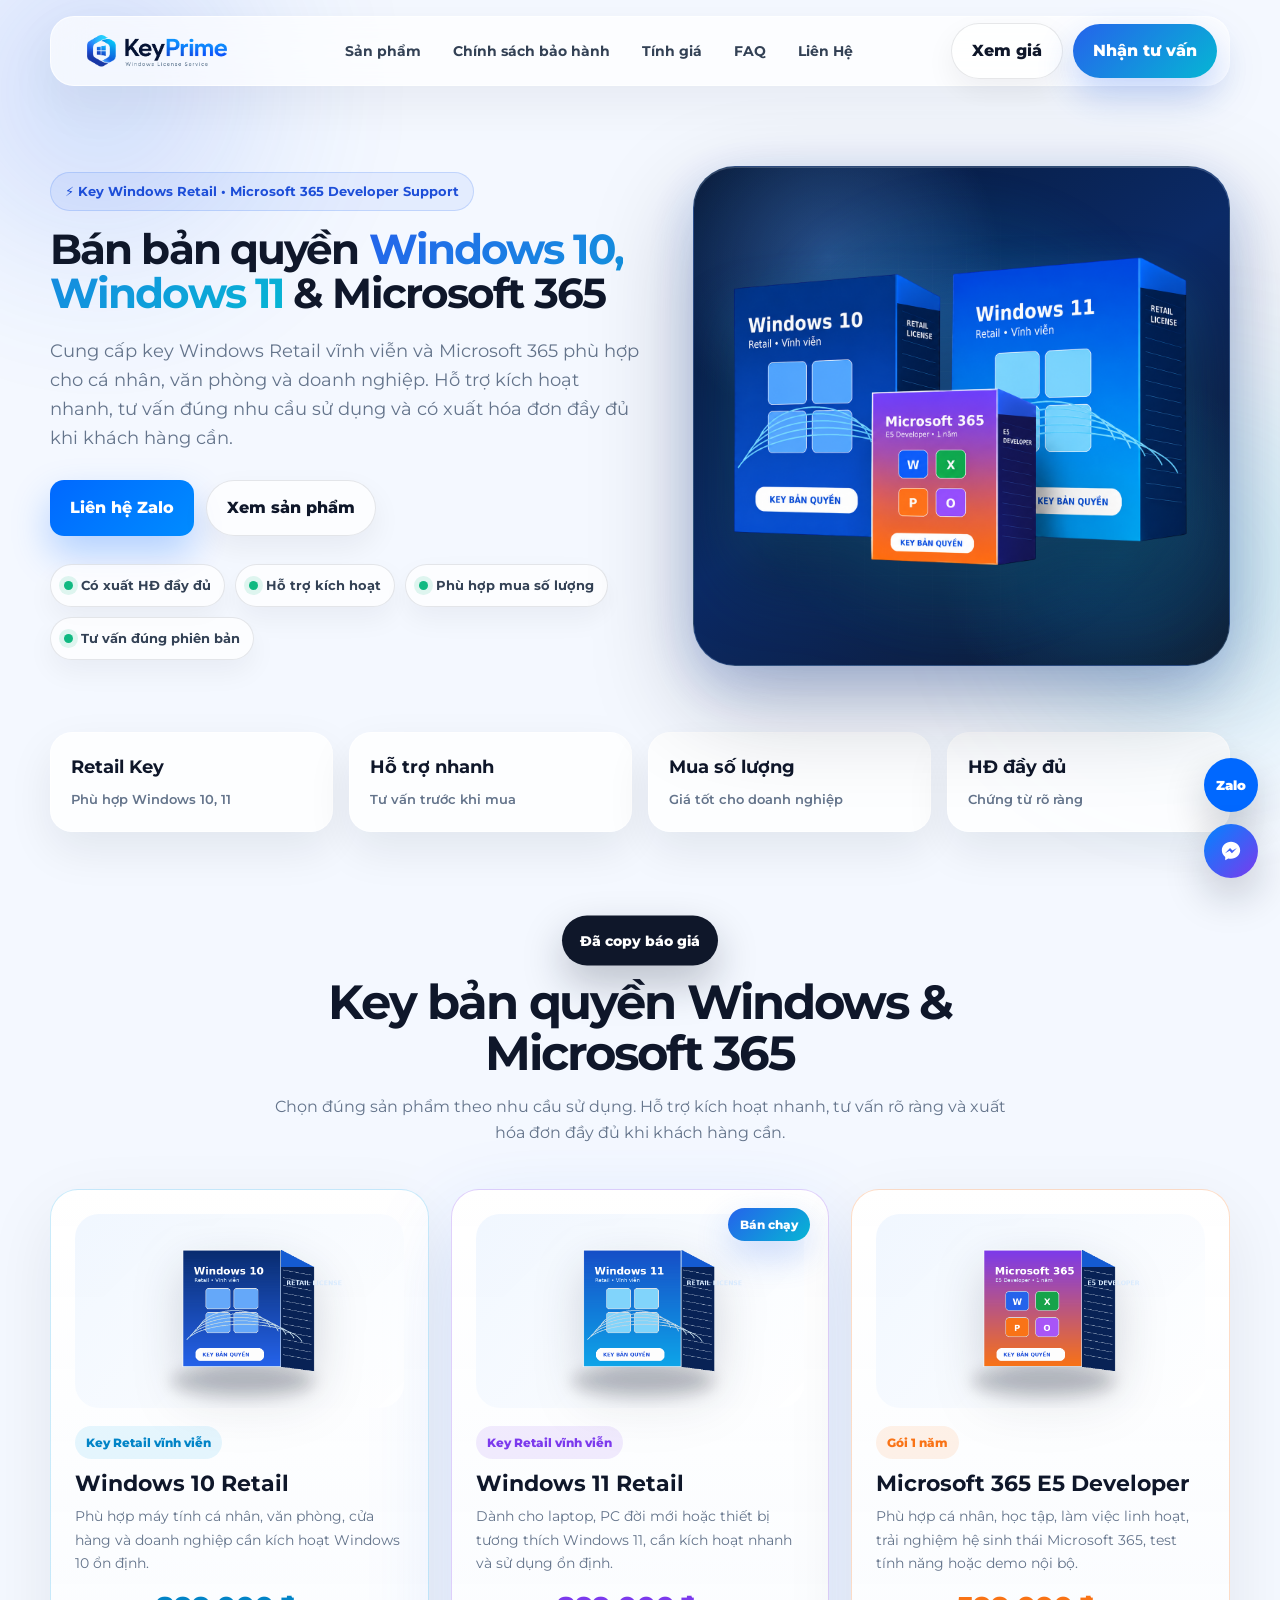
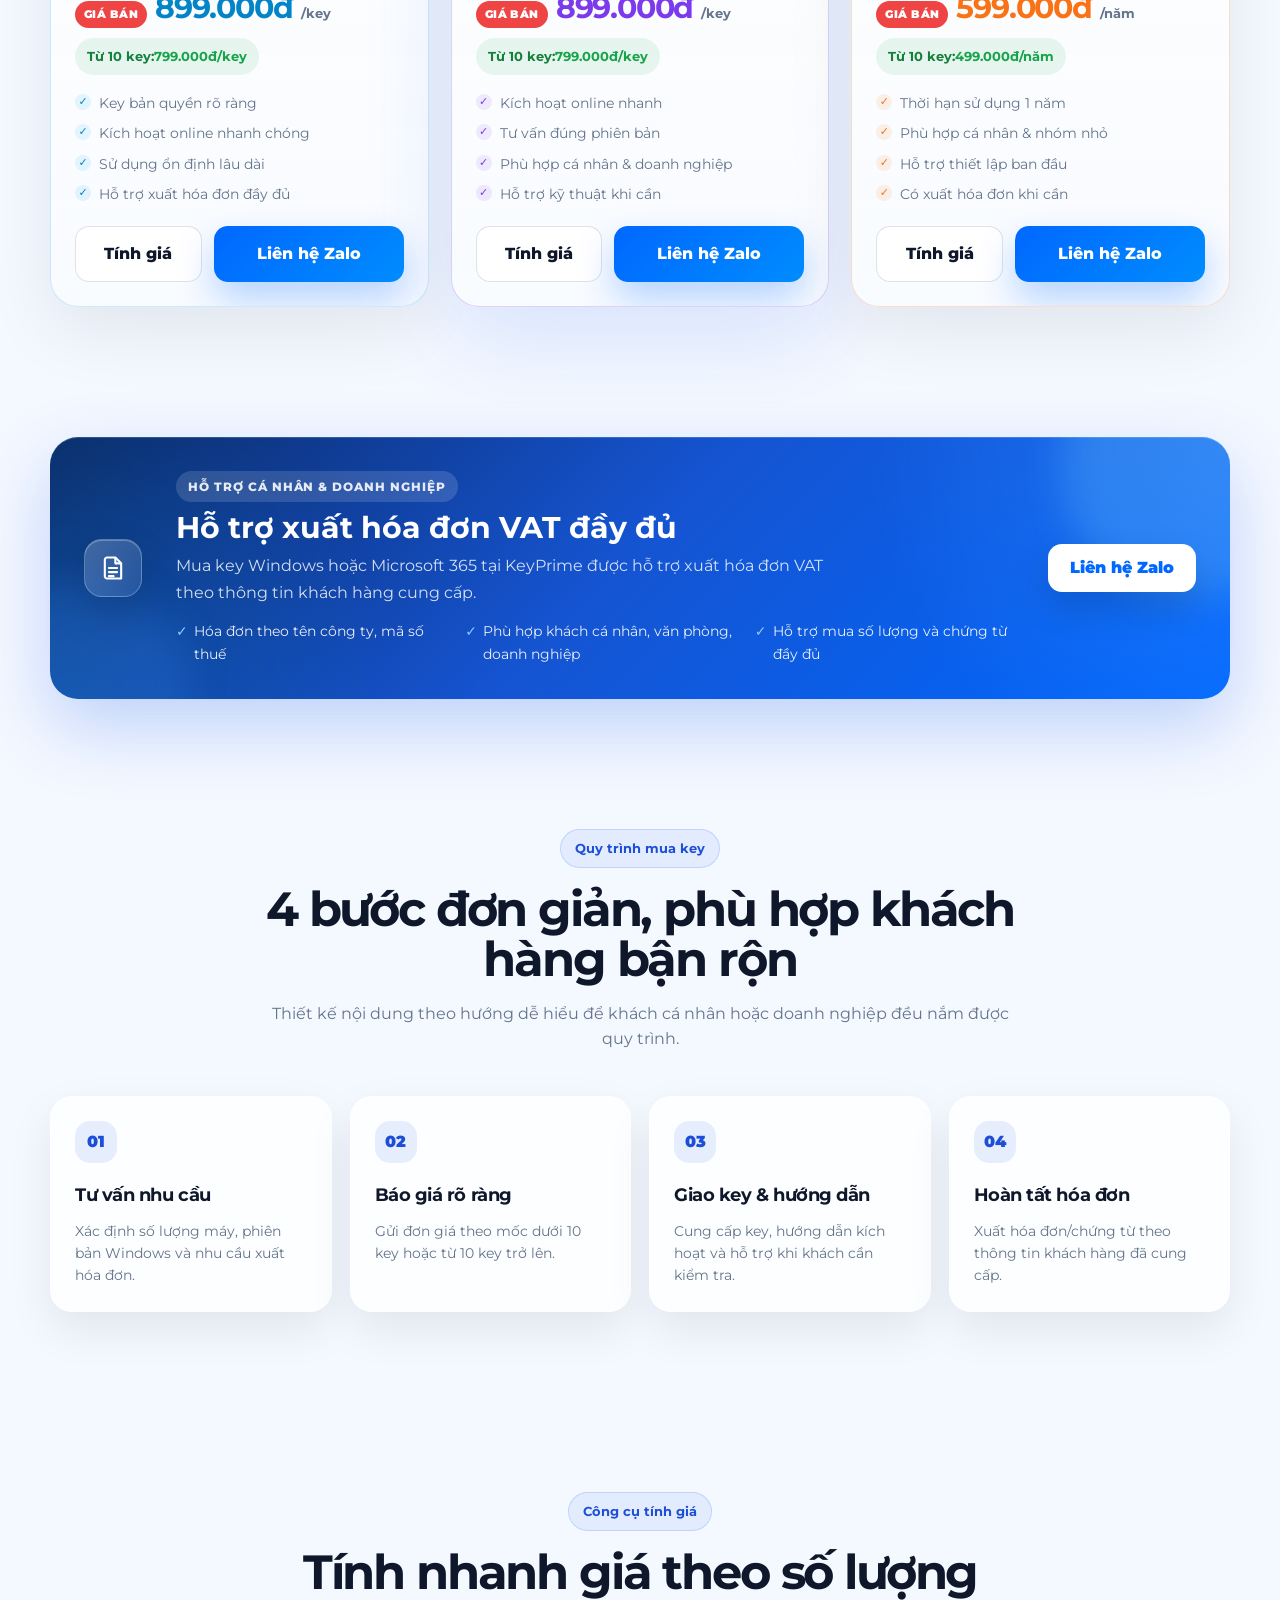
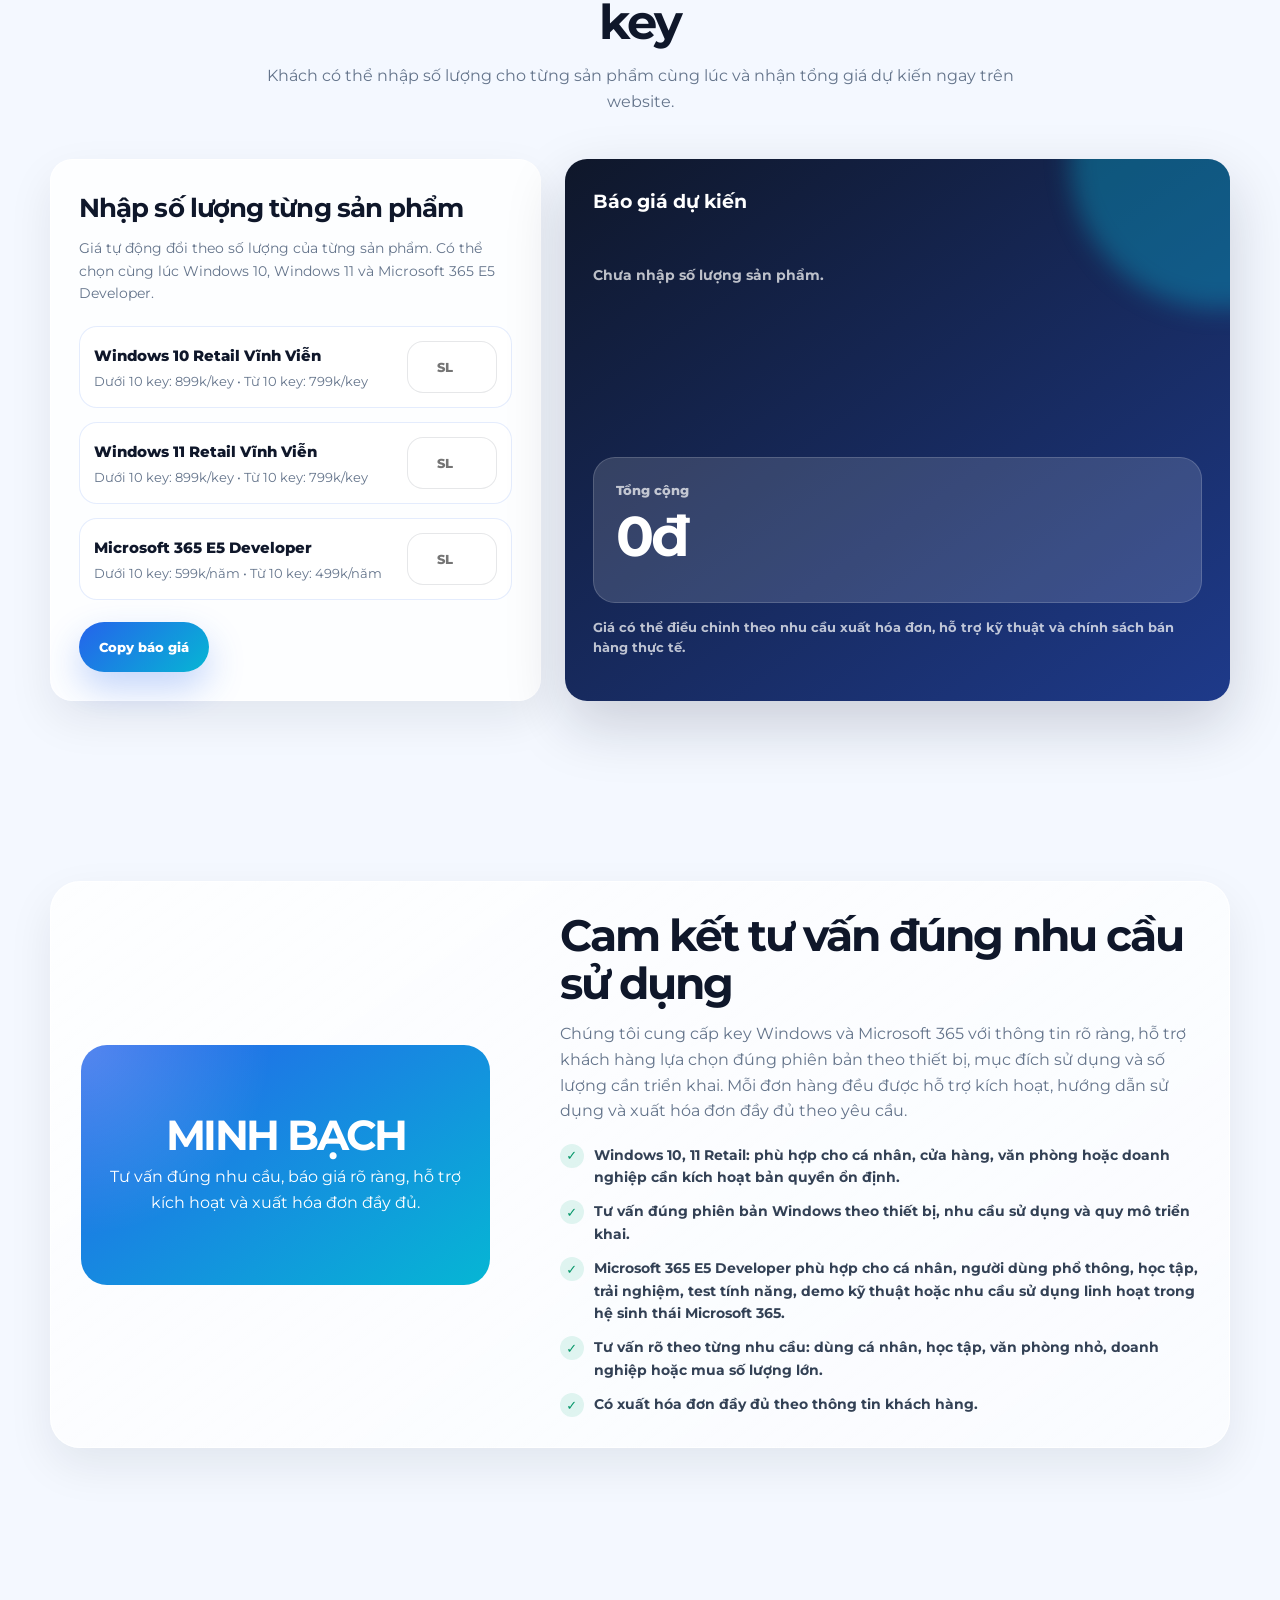
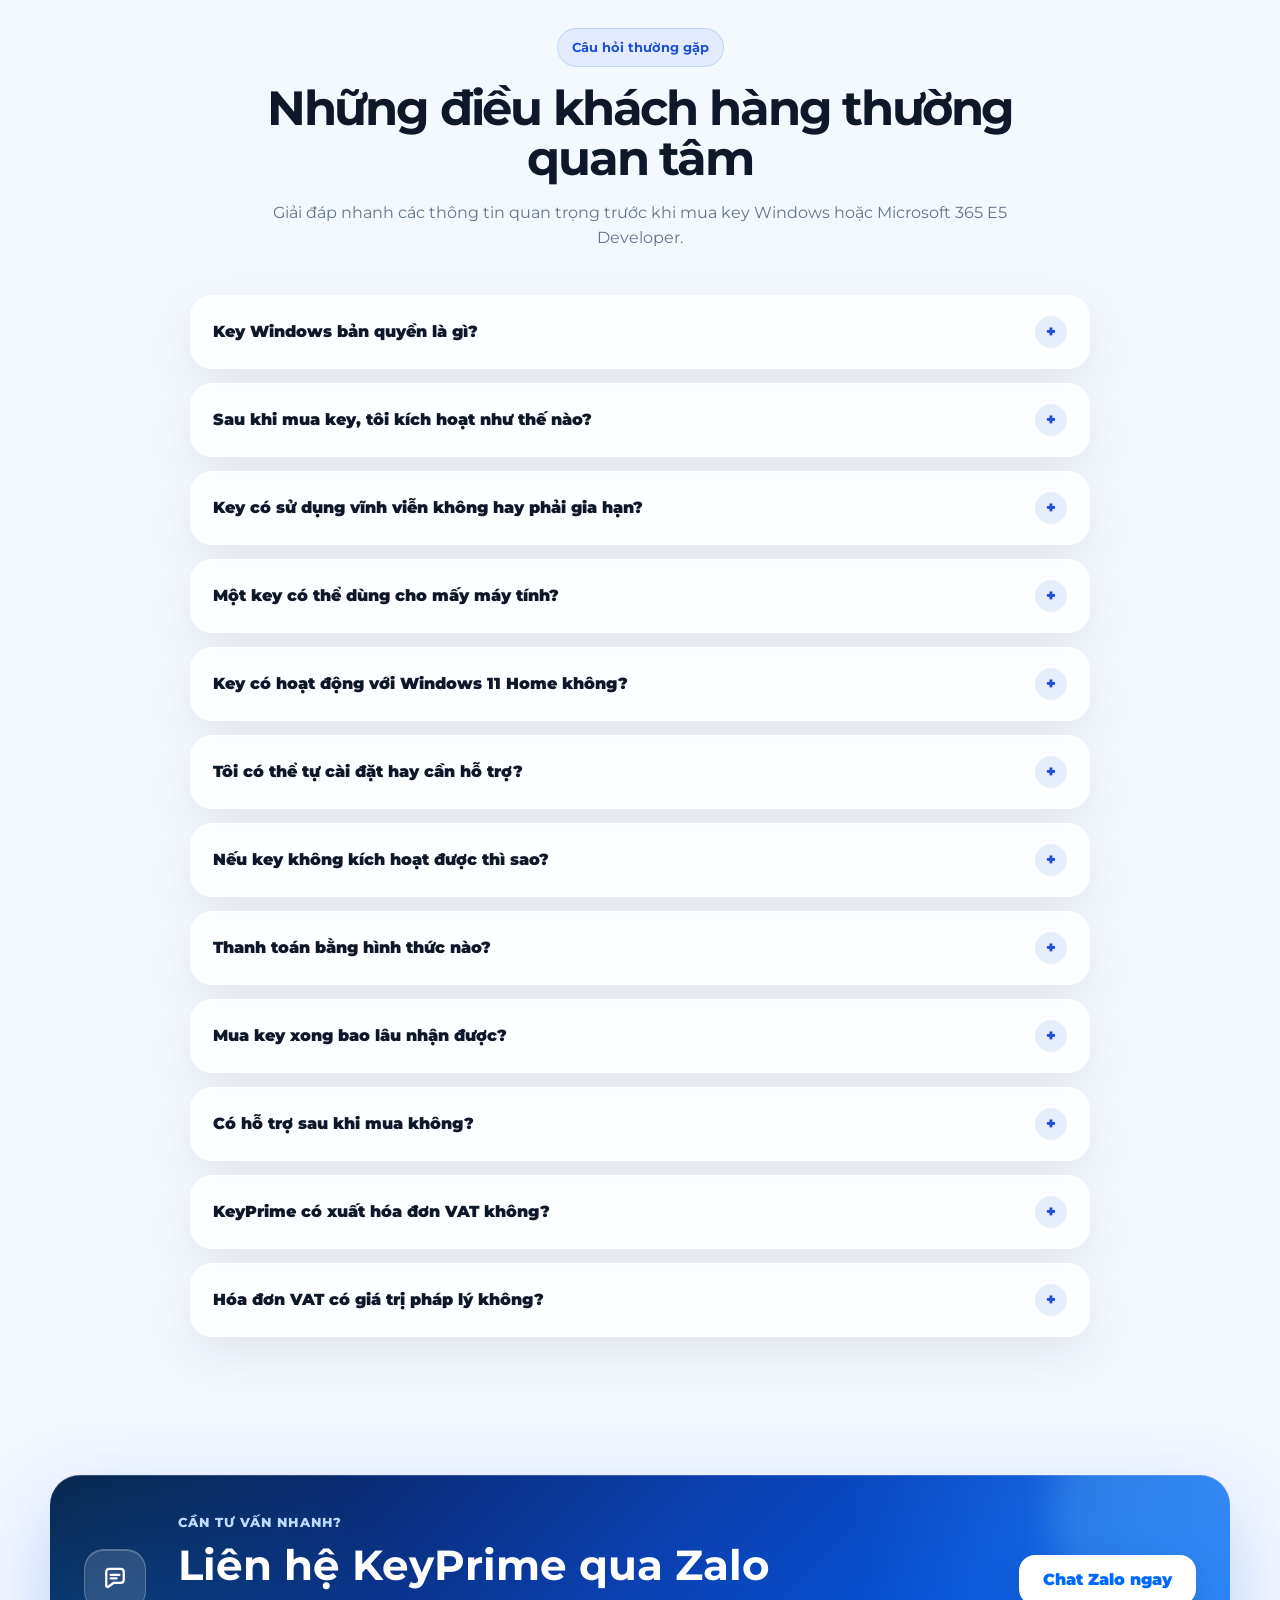
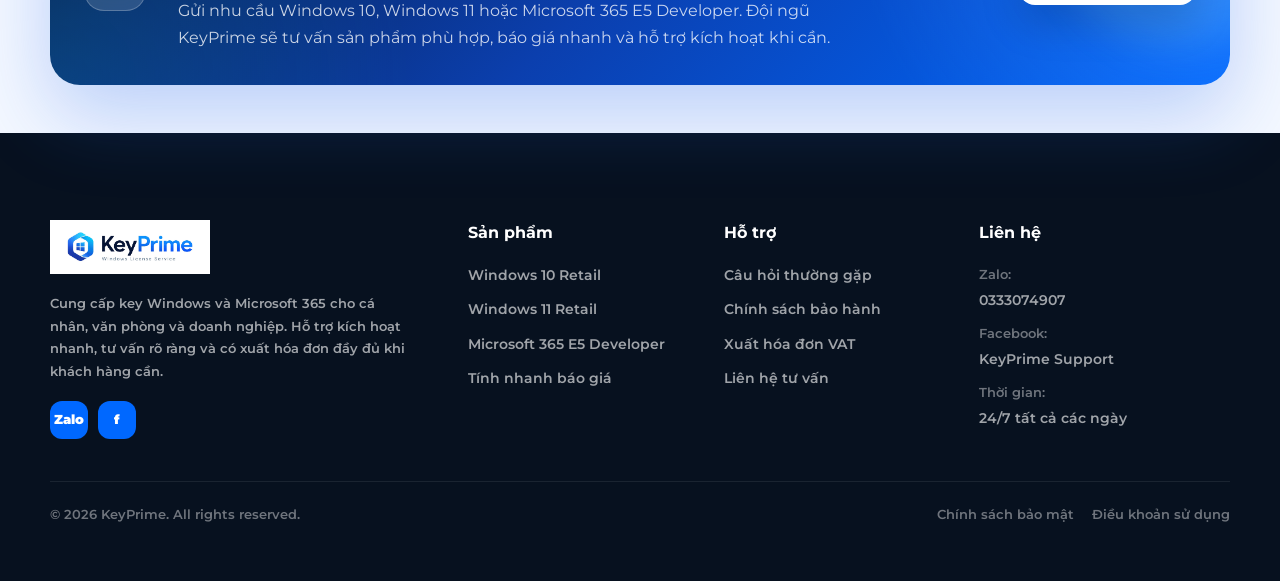
==== index.html @ 20db162e "Add files via upload" ====
<!doctype html>
<html lang="vi">
  <head>
    <meta charset="UTF-8" />
    <meta name="viewport" content="width=device-width, initial-scale=1.0" />
    <meta
      name="description"
      content="Landing page bán bản quyền Windows 10, Windows 11 Retail và gói hỗ trợ Microsoft 365 E5 Developer cho môi trường phát triển, có xuất hóa đơn đầy đủ."
    />
    <title>Bản Quyền Windows & Microsoft 365 | Key Retail Chính Hãng</title>
    <link rel="icon" type="image/x-icon" href="/assets/logodoc.png" />
    <link rel="preconnect" href="https://fonts.googleapis.com" />
    <link rel="preconnect" href="https://fonts.gstatic.com" crossorigin />
    <link
      href="https://fonts.googleapis.com/css2?family=Montserrat:wght@400;500;600;700;800&display=swap"
      rel="stylesheet"
    />
    <link rel="stylesheet" href="style.css" />
  </head>
  <body>
    <div class="top-progress" id="topProgress"></div>

    <header class="site-header" id="siteHeader">
      <div class="container">
        <nav class="nav-wrap" aria-label="Điều hướng chính">
          <a href="#home" class="brand" aria-label="KeyPrime">
            <img
              src="assets/logo.png"
              alt="Logo KeyPrime"
              class="brand-logo"
              width="180"
            />
          </a>

          <ul class="nav-menu" id="navMenu">
            <li><a href="/#products">Sản phẩm</a></li>
            <li><a href="/policy.html">Chính sách bảo hành</a></li>
            <li><a href="/#calculator">Tính giá</a></li>
            <li><a href="/#faq">FAQ</a></li>
            <li><a href="/#zalo-contact">Liên Hệ</a></li>
          </ul>

          <div class="nav-actions">
            <a class="btn btn-soft" href="/#products">Xem giá</a>
            <a class="btn btn-primary" href="/#zalo-contact">Nhận tư vấn</a>
            <button
              class="menu-toggle"
              id="menuToggle"
              aria-label="Mở menu"
              aria-expanded="false"
            >
              <span></span>
            </button>
          </div>
        </nav>
      </div>
    </header>

    <main id="home">
      <section class="hero">
        <div class="container hero-grid">
          <div class="hero-copy">
            <span class="eyebrow">
              ⚡ Key Windows Retail • Microsoft 365 Developer Support
            </span>

            <h1>
              Bán bản quyền
              <span class="gradient-text">Windows 10, Windows 11</span>
              & Microsoft 365
            </h1>

            <p>
              Cung cấp key Windows Retail vĩnh viễn và Microsoft 365 phù hợp cho
              cá nhân, văn phòng và doanh nghiệp. Hỗ trợ kích hoạt nhanh, tư vấn
              đúng nhu cầu sử dụng và có xuất hóa đơn đầy đủ khi khách hàng cần.
            </p>

            <div class="hero-actions">
              <a
                class="btn btn-zalo"
                href="https://zalo.me/0333074907"
                target="_blank"
                rel="noopener"
              >
                Liên hệ Zalo
              </a>

              <a class="btn btn-soft" href="#products">Xem sản phẩm</a>
            </div>

            <div class="hero-badges">
              <span class="mini-badge"><i></i> Có xuất HĐ đầy đủ</span>
              <span class="mini-badge"><i></i> Hỗ trợ kích hoạt</span>
              <span class="mini-badge"><i></i> Phù hợp mua số lượng</span>
              <span class="mini-badge"><i></i> Tư vấn đúng phiên bản</span>
            </div>
          </div>

          <div
            class="hero-visual-combo"
            aria-label="Windows 10, Windows 11 và Microsoft 365"
          >
            <div class="hero-glow-card">
              <img
                src="assets/combo-kn.png"
                alt="Bộ sản phẩm Windows 10, Windows 11 và Microsoft 365"
                class="hero-combo-image"
              />
            </div>
          </div>
        </div>
      </section>

      <section class="trust-strip" aria-label="Điểm tin cậy">
        <div class="container trust-grid">
          <div class="trust-item">
            <strong>Retail Key</strong><span>Phù hợp Windows 10, 11</span>
          </div>
          <div class="trust-item">
            <strong>Hỗ trợ nhanh</strong><span>Tư vấn trước khi mua</span>
          </div>
          <div class="trust-item">
            <strong>Mua số lượng</strong><span>Giá tốt cho doanh nghiệp</span>
          </div>
          <div class="trust-item">
            <strong>HĐ đầy đủ</strong><span>Chứng từ rõ ràng</span>
          </div>
        </div>
      </section>

      <section class="section" id="products">
        <div class="container">
          <div class="section-heading">
            <span class="eyebrow">Sản phẩm chính</span>
            <h2>Key bản quyền Windows & Microsoft 365</h2>
            <p>
              Chọn đúng sản phẩm theo nhu cầu sử dụng. Hỗ trợ kích hoạt nhanh,
              tư vấn rõ ràng và xuất hóa đơn đầy đủ khi khách hàng cần.
            </p>
          </div>

          <div class="product-grid">
            <!-- Windows 10 -->
            <article class="product-card theme-win10">
              <div class="product-image-wrap">
                <img
                  src="assets/windows-10-pro.png"
                  alt="Windows 10 Pro Retail"
                  class="product-image"
                />
              </div>

              <div class="product-content">
                <span class="product-tag">Key Retail vĩnh viễn</span>
                <h3>Windows 10 Retail</h3>
                <p class="product-desc">
                  Phù hợp máy tính cá nhân, văn phòng, cửa hàng và doanh nghiệp
                  cần kích hoạt Windows 10 ổn định.
                </p>

                <div class="product-price">
                  <span class="sale-label">Giá bán</span>
                  <strong>899.000đ</strong>
                  <small>/key</small>
                </div>

                <div class="bulk-price">
                  Từ 10 key: <strong>799.000đ/key</strong>
                </div>

                <ul class="product-features">
                  <li>Key bản quyền rõ ràng</li>
                  <li>Kích hoạt online nhanh chóng</li>
                  <li>Sử dụng ổn định lâu dài</li>
                  <li>Hỗ trợ xuất hóa đơn đầy đủ</li>
                </ul>
              </div>

              <div class="product-actions">
                <a href="#calculator" class="btn btn-light">Tính giá</a>
                <a
                  href="https://zalo.me/0333074907"
                  target="_blank"
                  rel="noopener"
                  class="btn btn-zalo"
                >
                  Liên hệ Zalo
                </a>
              </div>
            </article>

            <!-- Windows 11 -->
            <article class="product-card theme-win11 is-featured">
              <div class="product-badge">Bán chạy</div>

              <div class="product-image-wrap">
                <img
                  src="assets/windows-11-pro.png"
                  alt="Windows 11 Pro Retail"
                  class="product-image"
                />
              </div>

              <div class="product-content">
                <span class="product-tag">Key Retail vĩnh viễn</span>
                <h3>Windows 11 Retail</h3>
                <p class="product-desc">
                  Dành cho laptop, PC đời mới hoặc thiết bị tương thích Windows
                  11, cần kích hoạt nhanh và sử dụng ổn định.
                </p>

                <div class="product-price">
                  <span class="sale-label">Giá bán</span>
                  <strong>899.000đ</strong>
                  <small>/key</small>
                </div>

                <div class="bulk-price">
                  Từ 10 key: <strong>799.000đ/key</strong>
                </div>

                <ul class="product-features">
                  <li>Kích hoạt online nhanh</li>
                  <li>Tư vấn đúng phiên bản</li>
                  <li>Phù hợp cá nhân & doanh nghiệp</li>
                  <li>Hỗ trợ kỹ thuật khi cần</li>
                </ul>
              </div>

              <div class="product-actions">
                <a href="#calculator" class="btn btn-light">Tính giá</a>
                <a
                  href="https://zalo.me/0333074907"
                  target="_blank"
                  rel="noopener"
                  class="btn btn-zalo"
                >
                  Liên hệ Zalo
                </a>
              </div>
            </article>

            <!-- Microsoft 365 -->
            <article class="product-card theme-office">
              <div class="product-image-wrap">
                <img
                  src="assets/microsoft-365-e5.png"
                  alt="Microsoft 365 E5 Developer"
                  class="product-image"
                />
              </div>

              <div class="product-content">
                <span class="product-tag">Gói 1 năm</span>
                <h3>Microsoft 365 E5 Developer</h3>
                <p class="product-desc">
                  Phù hợp cá nhân, học tập, làm việc linh hoạt, trải nghiệm hệ
                  sinh thái Microsoft 365, test tính năng hoặc demo nội bộ.
                </p>

                <div class="product-price">
                  <span class="sale-label">Giá bán</span>
                  <strong>599.000đ</strong>
                  <small>/năm</small>
                </div>

                <div class="bulk-price">
                  Từ 10 key: <strong>499.000đ/năm</strong>
                </div>

                <ul class="product-features">
                  <li>Thời hạn sử dụng 1 năm</li>
                  <li>Phù hợp cá nhân & nhóm nhỏ</li>
                  <li>Hỗ trợ thiết lập ban đầu</li>
                  <li>Có xuất hóa đơn khi cần</li>
                </ul>
              </div>

              <div class="product-actions">
                <a href="#calculator" class="btn btn-light">Tính giá</a>
                <a
                  href="https://zalo.me/0333074907"
                  target="_blank"
                  rel="noopener"
                  class="btn btn-zalo"
                >
                  Liên hệ Zalo
                </a>
              </div>
            </article>
          </div>
        </div>
      </section>
      <section class="section vat-section" id="invoice">
        <div class="container">
          <div class="vat-box">
            <div class="vat-icon" aria-hidden="true">
              <svg viewBox="0 0 24 24" width="28" height="28" fill="none">
                <path
                  d="M7 3h7l5 5v13H7a2 2 0 0 1-2-2V5a2 2 0 0 1 2-2Z"
                  stroke="currentColor"
                  stroke-width="1.8"
                  stroke-linejoin="round"
                />
                <path
                  d="M14 3v5h5"
                  stroke="currentColor"
                  stroke-width="1.8"
                  stroke-linejoin="round"
                />
                <path
                  d="M8.5 12h7M8.5 15.5h7M8.5 19h4"
                  stroke="currentColor"
                  stroke-width="1.8"
                  stroke-linecap="round"
                />
              </svg>
            </div>

            <div class="vat-content">
              <span>Hỗ trợ cá nhân & doanh nghiệp</span>
              <h2>Hỗ trợ xuất hóa đơn VAT đầy đủ</h2>
              <p>
                Mua key Windows hoặc Microsoft 365 tại KeyPrime được hỗ trợ xuất
                hóa đơn VAT theo thông tin khách hàng cung cấp.
              </p>

              <ul>
                <li>Hóa đơn theo tên công ty, mã số thuế</li>
                <li>Phù hợp khách cá nhân, văn phòng, doanh nghiệp</li>
                <li>Hỗ trợ mua số lượng và chứng từ đầy đủ</li>
              </ul>
            </div>

            <a
              href="https://zalo.me/0333074907"
              target="_blank"
              rel="noopener"
              class="vat-btn"
            >
              Liên hệ Zalo
            </a>
          </div>
        </div>
      </section>
      <section class="section" id="process">
        <div class="container">
          <div class="section-heading">
            <span class="eyebrow">Quy trình mua key</span>
            <h2>4 bước đơn giản, phù hợp khách hàng bận rộn</h2>
            <p>
              Thiết kế nội dung theo hướng dễ hiểu để khách cá nhân hoặc doanh
              nghiệp đều nắm được quy trình.
            </p>
          </div>

          <div class="steps-grid">
            <article class="step-card">
              <span class="step-no">01</span>
              <h3>Tư vấn nhu cầu</h3>
              <p>
                Xác định số lượng máy, phiên bản Windows và nhu cầu xuất hóa
                đơn.
              </p>
            </article>
            <article class="step-card">
              <span class="step-no">02</span>
              <h3>Báo giá rõ ràng</h3>
              <p>Gửi đơn giá theo mốc dưới 10 key hoặc từ 10 key trở lên.</p>
            </article>
            <article class="step-card">
              <span class="step-no">03</span>
              <h3>Giao key & hướng dẫn</h3>
              <p>
                Cung cấp key, hướng dẫn kích hoạt và hỗ trợ khi khách cần kiểm
                tra.
              </p>
            </article>
            <article class="step-card">
              <span class="step-no">04</span>
              <h3>Hoàn tất hóa đơn</h3>
              <p>
                Xuất hóa đơn/chứng từ theo thông tin khách hàng đã cung cấp.
              </p>
            </article>
          </div>
        </div>
      </section>
      <section class="section" id="calculator">
        <div class="container">
          <div class="section-heading">
            <span class="eyebrow">Công cụ tính giá</span>
            <h2>Tính nhanh giá theo số lượng key</h2>
            <p>
              Khách có thể nhập số lượng cho từng sản phẩm cùng lúc và nhận tổng
              giá dự kiến ngay trên website.
            </p>
          </div>

          <div class="calculator-wrap">
            <div class="calculator-card">
              <h3>Nhập số lượng từng sản phẩm</h3>
              <p>
                Giá tự động đổi theo số lượng của từng sản phẩm. Có thể chọn
                cùng lúc Windows 10, Windows 11 và Microsoft 365 E5 Developer.
              </p>

              <div class="calc-product-list">
                <div class="calc-product-row">
                  <div>
                    <label for="qtyWin10">Windows 10 Retail Vĩnh Viễn</label>
                    <span>Dưới 10 key: 899k/key • Từ 10 key: 799k/key</span>
                  </div>
                  <input
                    type="number"
                    id="qtyWin10"
                    min="0"
                    placeholder="SL"
                    inputmode="numeric"
                  />
                </div>

                <div class="calc-product-row">
                  <div>
                    <label for="qtyWin11">Windows 11 Retail Vĩnh Viễn</label>
                    <span>Dưới 10 key: 899k/key • Từ 10 key: 799k/key</span>
                  </div>
                  <input
                    type="number"
                    id="qtyWin11"
                    min="0"
                    placeholder="SL"
                    inputmode="numeric"
                  />
                </div>

                <div class="calc-product-row">
                  <div>
                    <label for="qtyOffice">Microsoft 365 E5 Developer</label>
                    <span>Dưới 10 key: 599k/năm • Từ 10 key: 499k/năm</span>
                  </div>
                  <input
                    type="number"
                    id="qtyOffice"
                    min="0"
                    placeholder="SL"
                    inputmode="numeric"
                  />
                </div>
              </div>

              <button class="btn btn-primary" type="button" id="copyQuote">
                Copy báo giá
              </button>
            </div>

            <div class="quote-result" aria-live="polite">
              <h3 style="position: relative; z-index: 1; margin-bottom: 18px">
                Báo giá dự kiến
              </h3>

              <div class="quote-summary-list" id="summaryList">
                <p class="empty-summary">Chưa nhập số lượng sản phẩm.</p>
              </div>

              <div class="result-total">
                <span>Tổng cộng</span>
                <strong id="grandTotal">0đ</strong>
              </div>

              <p
                style="
                  color: rgba(255, 255, 255, 0.72);
                  font-size: 13px;
                  font-weight: 700;
                  position: relative;
                  z-index: 1;
                "
              >
                Giá có thể điều chỉnh theo nhu cầu xuất hóa đơn, hỗ trợ kỹ thuật
                và chính sách bán hàng thực tế.
              </p>
            </div>
          </div>
        </div>
      </section>

      <section class="section" id="compliance">
        <div class="container">
          <div class="compliance-box">
            <div class="compliance-badge">
              <div>
                <strong>MINH BẠCH</strong>
                <span>
                  Tư vấn đúng nhu cầu, báo giá rõ ràng, hỗ trợ kích hoạt và xuất
                  hóa đơn đầy đủ.</span
                >
              </div>
            </div>
            <div class="compliance-content">
              <h2>Cam kết tư vấn đúng nhu cầu sử dụng</h2>
              <p>
                Chúng tôi cung cấp key Windows và Microsoft 365 với thông tin rõ
                ràng, hỗ trợ khách hàng lựa chọn đúng phiên bản theo thiết bị,
                mục đích sử dụng và số lượng cần triển khai. Mỗi đơn hàng đều
                được hỗ trợ kích hoạt, hướng dẫn sử dụng và xuất hóa đơn đầy đủ
                theo yêu cầu.
              </p>
              <ul class="check-list">
                <li>
                  Windows 10, 11 Retail: phù hợp cho cá nhân, cửa hàng, văn
                  phòng hoặc doanh nghiệp cần kích hoạt bản quyền ổn định.
                </li>
                <li>
                  Tư vấn đúng phiên bản Windows theo thiết bị, nhu cầu sử dụng
                  và quy mô triển khai.
                </li>
                <li>
                  Microsoft 365 E5 Developer phù hợp cho cá nhân, người dùng phổ
                  thông, học tập, trải nghiệm, test tính năng, demo kỹ thuật
                  hoặc nhu cầu sử dụng linh hoạt trong hệ sinh thái Microsoft
                  365.
                </li>
                <li>
                  Tư vấn rõ theo từng nhu cầu: dùng cá nhân, học tập, văn phòng
                  nhỏ, doanh nghiệp hoặc mua số lượng lớn.
                </li>
                <li>Có xuất hóa đơn đầy đủ theo thông tin khách hàng.</li>
              </ul>
            </div>
          </div>
        </div>
      </section>

      <section class="section" id="faq">
        <div class="container">
          <div class="section-heading">
            <span class="eyebrow">Câu hỏi thường gặp</span>
            <h2>Những điều khách hàng thường quan tâm</h2>
            <p>
              Giải đáp nhanh các thông tin quan trọng trước khi mua key Windows
              hoặc Microsoft 365 E5 Developer.
            </p>
          </div>

          <div class="faq-grid">
            <div class="faq-grid">
              <div class="faq-item">
                <button class="faq-question" type="button">
                  <span>Key Windows bản quyền là gì?</span>
                  <span>+</span>
                </button>
                <div class="faq-content">
                  <p>
                    Key Windows bản quyền là mã kích hoạt giúp máy tính của bạn
                    sử dụng Windows hợp lệ, ổn định và đầy đủ tính năng. Khi mua
                    tại KeyPrime, khách hàng sẽ được tư vấn đúng phiên bản
                    Windows đang dùng và được hỗ trợ kích hoạt nếu cần.
                  </p>
                </div>
              </div>

              <div class="faq-item">
                <button class="faq-question" type="button">
                  <span>Sau khi mua key, tôi kích hoạt như thế nào?</span>
                  <span>+</span>
                </button>
                <div class="faq-content">
                  <p>
                    Sau khi mua, KeyPrime sẽ gửi key kèm hướng dẫn kích hoạt chi
                    tiết. Khách chỉ cần nhập key vào phần cài đặt bản quyền của
                    Windows. Nếu chưa quen thao tác, đội ngũ hỗ trợ sẽ hướng dẫn
                    qua Zalo để bạn kích hoạt nhanh và đúng cách.
                  </p>
                </div>
              </div>

              <div class="faq-item">
                <button class="faq-question" type="button">
                  <span>Key có sử dụng vĩnh viễn không hay phải gia hạn?</span>
                  <span>+</span>
                </button>
                <div class="faq-content">
                  <p>
                    Key Windows 10 Retail và Windows 11 Retail là key dùng lâu
                    dài sau khi kích hoạt thành công, không phải trả phí hằng
                    tháng. Riêng Microsoft 365 E5 Developer là gói theo thời hạn
                    sử dụng, KeyPrime sẽ tư vấn rõ trước khi khách mua.
                  </p>
                </div>
              </div>

              <div class="faq-item">
                <button class="faq-question" type="button">
                  <span>Một key có thể dùng cho mấy máy tính?</span>
                  <span>+</span>
                </button>
                <div class="faq-content">
                  <p>
                    Mỗi key thường dùng cho một máy tính tại một thời điểm. Nếu
                    bạn cần kích hoạt cho nhiều máy trong văn phòng hoặc công
                    ty, KeyPrime sẽ hỗ trợ tính số lượng phù hợp và báo giá tốt
                    hơn cho đơn hàng số lượng lớn.
                  </p>
                </div>
              </div>

              <div class="faq-item">
                <button class="faq-question" type="button">
                  <span>Key có hoạt động với Windows 11 Home không?</span>
                  <span>+</span>
                </button>
                <div class="faq-content">
                  <p>
                    Có thể hỗ trợ tùy theo phiên bản Windows đang cài trên máy.
                    Trước khi bán key, KeyPrime có thể hướng dẫn bạn kiểm tra
                    máy đang dùng Windows Home hay Pro để chọn đúng loại key,
                    tránh mua nhầm và mất thời gian kích hoạt.
                  </p>
                </div>
              </div>

              <div class="faq-item">
                <button class="faq-question" type="button">
                  <span>Tôi có thể tự cài đặt hay cần hỗ trợ?</span>
                  <span>+</span>
                </button>
                <div class="faq-content">
                  <p>
                    Bạn có thể tự kích hoạt nếu đã quen thao tác. Nếu cần hỗ
                    trợ, KeyPrime sẽ hướng dẫn từng bước qua Zalo. Mục tiêu là
                    giúp khách kích hoạt nhanh, dễ hiểu và không phải tự mò cài
                    đặt phức tạp.
                  </p>
                </div>
              </div>

              <div class="faq-item">
                <button class="faq-question" type="button">
                  <span>Nếu key không kích hoạt được thì sao?</span>
                  <span>+</span>
                </button>
                <div class="faq-content">
                  <p>
                    Nếu key không kích hoạt được, khách chỉ cần gửi ảnh lỗi và
                    thông tin đơn hàng. KeyPrime sẽ kiểm tra nguyên nhân, hướng
                    dẫn xử lý hoặc hỗ trợ đổi key theo chính sách bảo hành nếu
                    lỗi phát sinh từ key được cung cấp.
                  </p>
                </div>
              </div>

              <div class="faq-item">
                <button class="faq-question" type="button">
                  <span>Thanh toán bằng hình thức nào?</span>
                  <span>+</span>
                </button>
                <div class="faq-content">
                  <p>
                    Khách hàng có thể liên hệ Zalo để được xác nhận sản phẩm, số
                    lượng và tổng tiền trước khi thanh toán. Với khách doanh
                    nghiệp hoặc mua nhiều key, KeyPrime có thể hỗ trợ báo giá rõ
                    ràng trước khi xử lý đơn.
                  </p>
                </div>
              </div>

              <div class="faq-item">
                <button class="faq-question" type="button">
                  <span>Mua key xong bao lâu nhận được?</span>
                  <span>+</span>
                </button>
                <div class="faq-content">
                  <p>
                    Sau khi xác nhận đơn hàng, key sẽ được gửi nhanh qua kênh
                    liên hệ đã trao đổi. Với đơn hàng số lượng lớn hoặc cần xuất
                    hóa đơn VAT, KeyPrime sẽ kiểm tra kỹ thông tin trước để đảm
                    bảo giao đúng sản phẩm và đúng chứng từ.
                  </p>
                </div>
              </div>

              <div class="faq-item">
                <button class="faq-question" type="button">
                  <span>Có hỗ trợ sau khi mua không?</span>
                  <span>+</span>
                </button>
                <div class="faq-content">
                  <p>
                    Có. KeyPrime hỗ trợ khách hàng sau khi mua trong quá trình
                    kích hoạt, kiểm tra phiên bản, xử lý lỗi cơ bản và tư vấn sử
                    dụng. Khách có thể liên hệ lại qua Zalo khi cần hỗ trợ.
                  </p>
                </div>
              </div>

              <div class="faq-item">
                <button class="faq-question" type="button">
                  <span>KeyPrime có xuất hóa đơn VAT không?</span>
                  <span>+</span>
                </button>
                <div class="faq-content">
                  <p>
                    Có. KeyPrime hỗ trợ xuất hóa đơn VAT đầy đủ theo thông tin
                    khách hàng cung cấp. Dịch vụ này phù hợp cho cá nhân, hộ
                    kinh doanh, văn phòng hoặc doanh nghiệp cần chứng từ mua
                    hàng rõ ràng.
                  </p>
                </div>
              </div>

              <div class="faq-item">
                <button class="faq-question" type="button">
                  <span>Hóa đơn VAT có giá trị pháp lý không?</span>
                  <span>+</span>
                </button>
                <div class="faq-content">
                  <p>
                    Hóa đơn VAT được xuất theo thông tin đơn hàng và thông tin
                    khách hàng cung cấp. Trước khi xuất, KeyPrime sẽ xác nhận
                    lại tên công ty, mã số thuế, địa chỉ và nội dung mua hàng để
                    hạn chế sai sót.
                  </p>
                </div>
              </div>
            </div>
          </div>
        </div>
      </section>
      <section class="section final-zalo-section" id="zalo-contact">
        <div class="container">
          <div class="final-zalo-box">
            <div class="final-zalo-icon">
              <svg viewBox="0 0 24 24" width="30" height="30" fill="none">
                <path
                  d="M5 5.5C5 4.1 6.1 3 7.5 3h9C17.9 3 19 4.1 19 5.5v6.2c0 1.4-1.1 2.5-2.5 2.5H11l-4.4 3.2c-.7.5-1.6 0-1.6-.8V5.5Z"
                  stroke="currentColor"
                  stroke-width="1.8"
                  stroke-linejoin="round"
                />
                <path
                  d="M8.5 7.8h7M8.5 10.6h4.8"
                  stroke="currentColor"
                  stroke-width="1.8"
                  stroke-linecap="round"
                />
              </svg>
            </div>

            <div class="final-zalo-content">
              <span>Cần tư vấn nhanh?</span>
              <h2>Liên hệ KeyPrime qua Zalo</h2>
              <p>
                Gửi nhu cầu Windows 10, Windows 11 hoặc Microsoft 365 E5
                Developer. Đội ngũ KeyPrime sẽ tư vấn sản phẩm phù hợp, báo giá
                nhanh và hỗ trợ kích hoạt khi cần.
              </p>
            </div>

            <div class="final-zalo-actions">
              <a
                href="https://zalo.me/0333074907"
                target="_blank"
                rel="noopener"
                class="final-zalo-btn"
              >
                Chat Zalo ngay
              </a>
            </div>
          </div>
        </div>
      </section>
    </main>

    <footer class="site-footer">
      <div class="footer-main">
        <div class="container">
          <div class="footer-grid">
            <div class="footer-brand">
              <a href="index.html" class="footer-logo">
                <img
                  src="assets/logonentrang.jpg"
                  alt="Logo KeyPrime"
                  width="160"
                />
              </a>

              <p>
                Cung cấp key Windows và Microsoft 365 cho cá nhân, văn phòng và
                doanh nghiệp. Hỗ trợ kích hoạt nhanh, tư vấn rõ ràng và có xuất
                hóa đơn đầy đủ khi khách hàng cần.
              </p>

              <div class="footer-socials">
                <a
                  href="https://zalo.me/0333074907"
                  target="_blank"
                  rel="noopener"
                  aria-label="Zalo"
                >
                  Zalo
                </a>
                <a
                  href="https://www.facebook.com/"
                  target="_blank"
                  rel="noopener"
                  aria-label="Facebook"
                >
                  f
                </a>
              </div>
            </div>

            <div class="footer-col">
              <h3>Sản phẩm</h3>
              <ul>
                <li><a href="/#products">Windows 10 Retail</a></li>
                <li><a href="/#products">Windows 11 Retail</a></li>
                <li><a href="/#products">Microsoft 365 E5 Developer</a></li>
                <li><a href="#calculator">Tính nhanh báo giá</a></li>
              </ul>
            </div>

            <div class="footer-col">
              <h3>Hỗ trợ</h3>
              <ul>
                <li><a href="/#faq">Câu hỏi thường gặp</a></li>
                <li><a href="/policy.html">Chính sách bảo hành</a></li>
                <li><a href="/#invoice">Xuất hóa đơn VAT</a></li>
                <li><a href="/#zalo-contact">Liên hệ tư vấn</a></li>
              </ul>
            </div>

            <div class="footer-col footer-contact">
              <h3>Liên hệ</h3>
              <ul>
                <li>
                  <span>Zalo:</span>
                  <a
                    href="https://zalo.me/0333074907"
                    target="_blank"
                    rel="noopener"
                  >
                    0333074907
                  </a>
                </li>
                <li>
                  <span>Facebook:</span>
                  <a
                    href="https://www.facebook.com/"
                    target="_blank"
                    rel="noopener"
                  >
                    KeyPrime Support
                  </a>
                </li>
                <li>
                  <span>Thời gian:</span>
                  <strong>24/7 tất cả các ngày</strong>
                </li>
              </ul>
            </div>
          </div>

          <div class="footer-bottom">
            <p>© 2026 KeyPrime. All rights reserved.</p>

            <div>
              <a href="#">Chính sách bảo mật</a>
              <a href="#">Điều khoản sử dụng</a>
            </div>
          </div>
        </div>
      </div>
    </footer>

    <div class="floating-contact">
      <a
        href="https://zalo.me/0333074907"
        target="_blank"
        rel="noopener"
        class="float-btn zalo"
        aria-label="Liên hệ Zalo"
      >
        Zalo
      </a>

      <a
        href="https://www.facebook.com/"
        target="_blank"
        rel="noopener"
        class="float-btn messenger"
        aria-label="Liên hệ Messenger"
      >
        <svg viewBox="0 0 24 24" width="22" height="22" fill="currentColor">
          <path
            d="M12 2C6.48 2 2 6.14 2 11.25c0 2.9 1.44 5.49 3.69 7.18V22l3.37-1.85c.93.26 1.92.4 2.94.4 5.52 0 10-4.14 10-9.25S17.52 2 12 2Zm1 12.45-2.55-2.72-4.95 2.72 5.45-5.78 2.62 2.72 4.88-2.72L13 14.45Z"
          />
        </svg>
      </a>
    </div>

    <div class="toast" id="toast">Đã copy báo giá</div>

    <script src="script.js"></script>
  </body>
</html>
---- style.css ----
:root {
  --bg: #f4f8ff;
  --surface: rgba(255, 255, 255, 0.78);
  --surface-solid: #ffffff;
  --dark: #0f172a;
  --muted: #64748b;
  --line: rgba(15, 23, 42, 0.1);
  --primary: #2563eb;
  --primary-dark: #1d4ed8;
  --cyan: #06b6d4;
  --green: #10b981;
  --orange: #f59e0b;
  --red: #ef4444;
  --shadow: 0 24px 80px rgba(37, 99, 235, 0.14);
  --shadow-card: 0 18px 45px rgba(15, 23, 42, 0.08);
  --radius-xl: 30px;
  --radius-lg: 22px;
  --radius-md: 16px;
  --container: 1180px;
}

* {
  margin: 0;
  padding: 0;
  box-sizing: border-box;
}

html {
  scroll-behavior: smooth;
}

body {
  font-family:
    "Montserrat",
    system-ui,
    -apple-system,
    BlinkMacSystemFont,
    "Segoe UI",
    sans-serif;
  background: var(--bg);
  color: var(--dark);
  line-height: 1.6;
  overflow-x: hidden;
}

body::before,
body::after {
  content: "";
  position: fixed;
  width: 520px;
  height: 520px;
  border-radius: 999px;
  filter: blur(70px);
  opacity: 0.4;
  z-index: -2;
  pointer-events: none;
}

body::before {
  top: -170px;
  left: -160px;
  background: radial-gradient(circle, rgba(37, 99, 235, 0.55), transparent 65%);
}

body::after {
  right: -180px;
  bottom: 8%;
  background: radial-gradient(circle, rgba(6, 182, 212, 0.5), transparent 66%);
}

a {
  color: inherit;
  text-decoration: none;
}

img {
  max-width: 100%;
  display: block;
}

.container {
  width: min(var(--container), calc(100% - 36px));
  margin-inline: auto;
}

.section {
  padding: 90px 0;
  position: relative;
}

.section-heading {
  max-width: 760px;
  margin: 0 auto 44px;
  text-align: center;
}

.eyebrow {
  display: inline-flex;
  align-items: center;
  gap: 8px;
  padding: 8px 14px;
  border: 1px solid rgba(37, 99, 235, 0.18);
  border-radius: 999px;
  background: rgba(37, 99, 235, 0.08);
  color: var(--primary-dark);
  font-size: 13px;
  font-weight: 700;
  margin-bottom: 16px;
}

.section-heading h2,
.hero-copy h1 {
  letter-spacing: -0.045em;
  line-height: 1.05;
}

.section-heading h2 {
  font-size: clamp(30px, 4vw, 48px);
  margin-bottom: 16px;
}

.section-heading p {
  color: var(--muted);
  font-size: 16px;
}

.btn {
  display: inline-flex;
  align-items: center;
  justify-content: center;
  gap: 10px;
  border: 0;
  cursor: pointer;
  min-height: 50px;
  padding: 14px 20px;
  border-radius: 999px;
  font-weight: 800;
  font-family: inherit;
  transition:
    transform 0.25s ease,
    box-shadow 0.25s ease,
    background 0.25s ease;
  white-space: nowrap;
}

.btn:hover {
  transform: translateY(-2px);
}

.btn-primary {
  color: white;
  background: linear-gradient(135deg, var(--primary), var(--cyan));
  box-shadow: 0 16px 36px rgba(37, 99, 235, 0.27);
}

.btn-primary:hover {
  box-shadow: 0 20px 45px rgba(37, 99, 235, 0.35);
}

.btn-soft {
  background: rgba(255, 255, 255, 0.72);
  color: var(--dark);
  border: 1px solid var(--line);
  box-shadow: 0 12px 30px rgba(15, 23, 42, 0.06);
}

.top-progress {
  position: fixed;
  top: 0;
  left: 0;
  height: 3px;
  width: 0;
  z-index: 9999;
  background: linear-gradient(90deg, var(--primary), var(--cyan), var(--green));
}

.site-header {
  position: sticky;
  top: 0;
  z-index: 1000;
  padding: 16px 0;
  transition: 0.25s ease;
}

.site-header.is-scrolled {
  background: rgba(244, 248, 255, 0.82);
  backdrop-filter: blur(18px);
  box-shadow: 0 18px 40px rgba(15, 23, 42, 0.08);
}

.nav-wrap {
  height: 70px;
  display: flex;
  align-items: center;
  justify-content: space-between;
  gap: 16px;
  padding: 10px 12px 10px 16px;
  border: 1px solid rgba(255, 255, 255, 0.7);
  border-radius: 24px;
  background: rgba(255, 255, 255, 0.7);
  backdrop-filter: blur(18px);
  box-shadow: 0 18px 50px rgba(15, 23, 42, 0.06);
}

.brand {
  display: flex;
  align-items: center;
  gap: 12px;
  font-weight: 900;
  letter-spacing: -0.035em;
}

.brand-mark {
  width: 46px;
  height: 46px;
  border-radius: 16px;
  display: grid;
  place-items: center;
  color: white;
  background: conic-gradient(
    from 180deg,
    var(--primary),
    var(--cyan),
    #7c3aed,
    var(--primary)
  );
  box-shadow: 0 12px 26px rgba(37, 99, 235, 0.28);
  position: relative;
  overflow: hidden;
}

.brand-mark::before {
  content: "";
  width: 20px;
  height: 20px;
  border-radius: 6px;
  border: 3px solid rgba(255, 255, 255, 0.9);
  box-shadow:
    13px 0 0 -3px rgba(255, 255, 255, 0.9),
    0 13px 0 -3px rgba(255, 255, 255, 0.9),
    13px 13px 0 -3px rgba(255, 255, 255, 0.9);
  transform: translate(-3px, -3px);
}

.brand-text span {
  display: block;
  font-size: 12px;
  letter-spacing: 0;
  color: var(--muted);
  font-weight: 700;
}

.nav-menu {
  display: flex;
  align-items: center;
  gap: 6px;
  list-style: none;
}

.nav-menu a {
  display: inline-flex;
  padding: 10px 13px;
  border-radius: 999px;
  color: #334155;
  font-size: 14px;
  font-weight: 700;
  transition: 0.2s ease;
}

.nav-menu a:hover,
.nav-menu a.is-active {
  background: rgba(37, 99, 235, 0.08);
  color: var(--primary-dark);
}

.nav-actions {
  display: flex;
  align-items: center;
  gap: 10px;
}

.menu-toggle {
  display: none;
  width: 46px;
  height: 46px;
  border: 0;
  border-radius: 16px;
  background: #eef4ff;
  cursor: pointer;
  position: relative;
}

.menu-toggle span,
.menu-toggle::before,
.menu-toggle::after {
  content: "";
  position: absolute;
  left: 13px;
  right: 13px;
  height: 2px;
  background: var(--dark);
  border-radius: 999px;
  transition: 0.25s ease;
}

.menu-toggle span {
  top: 22px;
}
.menu-toggle::before {
  top: 16px;
}
.menu-toggle::after {
  top: 28px;
}

.menu-toggle.is-open span {
  opacity: 0;
}
.menu-toggle.is-open::before {
  top: 22px;
  transform: rotate(45deg);
}
.menu-toggle.is-open::after {
  top: 22px;
  transform: rotate(-45deg);
}

.hero {
  padding: 44px 0 70px;
}

.hero-grid {
  display: grid;
  grid-template-columns: 1.05fr 0.95fr;
  gap: 50px;
  align-items: center;
}

.hero-copy h1 {
  font-size: clamp(42px, 3vw, 78px);
  margin-bottom: 22px;
}

.gradient-text {
  background: linear-gradient(135deg, var(--primary), var(--cyan));
  -webkit-background-clip: text;
  background-clip: text;
  color: transparent;
}

.hero-copy > p {
  max-width: 650px;
  color: var(--muted);
  font-size: 18px;
  margin-bottom: 28px;
}

.hero-actions {
  display: flex;
  flex-wrap: wrap;
  gap: 12px;
  margin-bottom: 28px;
}

.hero-badges {
  display: flex;
  flex-wrap: wrap;
  gap: 10px;
}

.mini-badge {
  display: inline-flex;
  align-items: center;
  gap: 8px;
  padding: 10px 13px;
  border-radius: 999px;
  background: rgba(255, 255, 255, 0.72);
  border: 1px solid var(--line);
  color: #334155;
  font-size: 13px;
  font-weight: 700;
  box-shadow: 0 12px 28px rgba(15, 23, 42, 0.05);
}

.mini-badge i {
  width: 9px;
  height: 9px;
  border-radius: 999px;
  background: var(--green);
  box-shadow: 0 0 0 5px rgba(16, 185, 129, 0.13);
}

.hero-card {
  position: relative;
  border-radius: 34px;
  padding: 22px;
  background: linear-gradient(
    145deg,
    rgba(255, 255, 255, 0.82),
    rgba(255, 255, 255, 0.55)
  );
  border: 1px solid rgba(255, 255, 255, 0.72);
  backdrop-filter: blur(20px);
  box-shadow: var(--shadow);
  overflow: hidden;
}

.hero-card::before {
  content: "";
  position: absolute;
  inset: -120px -140px auto auto;
  width: 260px;
  height: 260px;
  border-radius: 50%;
  background: rgba(37, 99, 235, 0.16);
  filter: blur(4px);
}

.assurance-panel {
  position: relative;
  min-height: 520px;
  padding: 26px;
  border-radius: 28px;
  background:
    radial-gradient(circle at 18% 8%, rgba(37, 99, 235, 0.5), transparent 28%),
    radial-gradient(
      circle at 88% 24%,
      rgba(6, 182, 212, 0.35),
      transparent 32%
    ),
    linear-gradient(160deg, rgba(15, 23, 42, 0.98), rgba(30, 41, 59, 0.94));
  overflow: hidden;
  color: white;
}

.assurance-panel::before {
  content: "";
  position: absolute;
  inset: 18px;
  border-radius: 24px;
  border: 1px solid rgba(255, 255, 255, 0.08);
  pointer-events: none;
}

.assurance-panel::after {
  content: "";
  position: absolute;
  width: 220px;
  height: 220px;
  right: -75px;
  bottom: -70px;
  border-radius: 999px;
  background: rgba(16, 185, 129, 0.18);
  filter: blur(8px);
}

.assurance-top,
.assurance-list,
.assurance-footer,
.floating-pill {
  position: relative;
  z-index: 2;
}

.assurance-top {
  display: flex;
  align-items: center;
  gap: 16px;
  padding: 18px;
  border-radius: 24px;
  background: rgba(255, 255, 255, 0.1);
  border: 1px solid rgba(255, 255, 255, 0.12);
  margin-bottom: 18px;
}

.assurance-icon {
  width: 56px;
  height: 56px;
  flex: 0 0 auto;
  display: grid;
  place-items: center;
  border-radius: 18px;
  background: linear-gradient(135deg, var(--green), var(--cyan));
  color: white;
  font-size: 24px;
  font-weight: 900;
  box-shadow: 0 18px 35px rgba(6, 182, 212, 0.25);
}

.assurance-top span {
  display: block;
  color: rgba(255, 255, 255, 0.6);
  font-size: 12px;
  font-weight: 800;
  text-transform: uppercase;
  letter-spacing: 0.08em;
  margin-bottom: 5px;
}

.assurance-top h3 {
  font-size: clamp(22px, 3vw, 30px);
  line-height: 1.12;
  letter-spacing: -0.04em;
}

.assurance-list {
  display: grid;
  gap: 14px;
}

.assurance-item {
  display: grid;
  grid-template-columns: 48px 1fr;
  gap: 14px;
  align-items: flex-start;
  padding: 17px;
  border-radius: 22px;
  background: rgba(255, 255, 255, 0.08);
  border: 1px solid rgba(255, 255, 255, 0.1);
}

.assurance-item > strong {
  width: 42px;
  height: 42px;
  display: grid;
  place-items: center;
  border-radius: 14px;
  background: rgba(255, 255, 255, 0.1);
  color: rgba(255, 255, 255, 0.9);
  font-size: 13px;
}

.assurance-item h4 {
  font-size: 16px;
  margin-bottom: 5px;
  letter-spacing: -0.02em;
}

.assurance-item p {
  color: rgba(255, 255, 255, 0.66);
  font-size: 13px;
  font-weight: 600;
}

.assurance-footer {
  display: flex;
  align-items: center;
  justify-content: space-between;
  gap: 16px;
  margin-top: 18px;
  padding: 17px;
  border-radius: 22px;
  background: rgba(255, 255, 255, 0.94);
  color: var(--dark);
  box-shadow: 0 18px 40px rgba(0, 0, 0, 0.16);
}

.assurance-footer span {
  display: block;
  color: var(--muted);
  font-size: 12px;
  font-weight: 800;
  margin-bottom: 2px;
}

.assurance-footer strong {
  display: block;
  font-size: 13px;
  letter-spacing: -0.015em;
}

.assurance-footer a {
  display: inline-flex;
  align-items: center;
  justify-content: center;
  min-height: 42px;
  padding: 11px 14px;
  border-radius: 999px;
  color: white;
  background: linear-gradient(135deg, var(--primary), var(--cyan));
  font-size: 13px;
  font-weight: 900;
  white-space: nowrap;
}

.floating-pill {
  position: absolute;
  right: 16px;
  bottom: 16px;
  z-index: 3;
  display: flex;
  align-items: center;
  gap: 10px;
  padding: 14px 15px;
  border-radius: 18px;
  background: rgba(255, 255, 255, 0.94);
  color: var(--dark);
  box-shadow: 0 18px 40px rgba(0, 0, 0, 0.2);
  font-size: 13px;
  font-weight: 800;
  animation: floatY 4s ease-in-out infinite;
}

.floating-pill i {
  width: 34px;
  height: 34px;
  border-radius: 12px;
  display: grid;
  place-items: center;
  background: rgba(16, 185, 129, 0.12);
  color: var(--green);
  font-style: normal;
}

@keyframes floatY {
  0%,
  100% {
    transform: translateY(0);
  }
  50% {
    transform: translateY(-10px);
  }
}

.trust-strip {
  margin-top: -24px;
}

.trust-grid {
  display: grid;
  grid-template-columns: repeat(4, 1fr);
  gap: 16px;
}

.trust-item {
  padding: 20px;
  border-radius: 22px;
  background: rgba(255, 255, 255, 0.76);
  border: 1px solid rgba(255, 255, 255, 0.78);
  box-shadow: var(--shadow-card);
}

.trust-item strong {
  display: block;
  font-size: 18px;
  margin-bottom: 4px;
}

.trust-item span {
  color: var(--muted);
  font-size: 13px;
  font-weight: 600;
}

.pricing-grid {
  display: grid;
  grid-template-columns: repeat(2, 1fr);
  gap: 24px;
  align-items: stretch;
}

.price-card {
  position: relative;
  padding: 28px;
  border-radius: var(--radius-xl);
  background: rgba(255, 255, 255, 0.78);
  border: 1px solid rgba(255, 255, 255, 0.8);
  box-shadow: var(--shadow-card);
  overflow: hidden;
}

.price-card.featured {
  background: linear-gradient(
    145deg,
    rgba(37, 99, 235, 0.98),
    rgba(6, 182, 212, 0.94)
  );
  color: white;
  box-shadow: 0 28px 80px rgba(37, 99, 235, 0.3);
}

.price-card::after {
  content: "";
  position: absolute;
  top: -110px;
  right: -100px;
  width: 230px;
  height: 230px;
  border-radius: 50%;
  background: rgba(37, 99, 235, 0.1);
}

.price-card.featured::after {
  background: rgba(255, 255, 255, 0.14);
}

.price-head {
  position: relative;
  z-index: 1;
  display: flex;
  align-items: flex-start;
  justify-content: space-between;
  gap: 18px;
  margin-bottom: 24px;
}

.product-icon {
  width: 58px;
  height: 58px;
  border-radius: 20px;
  display: grid;
  place-items: center;
  background: rgba(37, 99, 235, 0.1);
  color: var(--primary);
  font-size: 24px;
  font-weight: 900;
}

.featured .product-icon {
  background: rgba(255, 255, 255, 0.16);
  color: white;
}

.price-card h3 {
  position: relative;
  z-index: 1;
  font-size: 28px;
  letter-spacing: -0.035em;
  margin-bottom: 7px;
}

.price-card .desc {
  position: relative;
  z-index: 1;
  color: var(--muted);
  margin-bottom: 24px;
  font-size: 14px;
}

.featured .desc {
  color: rgba(255, 255, 255, 0.76);
}

.price-table {
  position: relative;
  z-index: 1;
  display: grid;
  gap: 12px;
  margin-bottom: 22px;
}

.price-row {
  display: flex;
  align-items: center;
  justify-content: space-between;
  gap: 16px;
  padding: 17px;
  border-radius: 18px;
  background: rgba(15, 23, 42, 0.035);
  border: 1px solid rgba(15, 23, 42, 0.07);
}

.featured .price-row {
  background: rgba(255, 255, 255, 0.1);
  border-color: rgba(255, 255, 255, 0.13);
}

.price-row span {
  color: var(--muted);
  font-size: 14px;
  font-weight: 700;
}

.featured .price-row span {
  color: rgba(255, 255, 255, 0.76);
}

.price-row strong {
  font-size: 24px;
  letter-spacing: -0.04em;
}

.price-note {
  position: relative;
  z-index: 1;
  padding: 14px 16px;
  border-radius: 18px;
  background: rgba(16, 185, 129, 0.1);
  color: #047857;
  font-weight: 700;
  font-size: 13px;
}

.featured .price-note {
  background: rgba(255, 255, 255, 0.13);
  color: white;
}

.service-grid {
  display: grid;
  grid-template-columns: repeat(3, 1fr);
  gap: 20px;
}

.service-card,
.step-card,
.faq-item,
.calculator-card,
.contact-card {
  border-radius: var(--radius-lg);
  background: rgba(255, 255, 255, 0.78);
  border: 1px solid rgba(255, 255, 255, 0.8);
  box-shadow: var(--shadow-card);
}

.service-card {
  padding: 26px;
  transition:
    transform 0.25s ease,
    box-shadow 0.25s ease;
}

.service-card:hover {
  transform: translateY(-6px);
  box-shadow: 0 22px 55px rgba(15, 23, 42, 0.1);
}

.service-icon {
  width: 54px;
  height: 54px;
  border-radius: 18px;
  display: grid;
  place-items: center;
  margin-bottom: 18px;
  background: rgba(37, 99, 235, 0.1);
  color: var(--primary);
  font-size: 24px;
  font-weight: 900;
}

.service-card h3 {
  font-size: 20px;
  margin-bottom: 10px;
  letter-spacing: -0.025em;
}

.service-card p,
.step-card p,
.faq-content p {
  color: var(--muted);
  font-size: 14px;
}

.calculator-wrap {
  display: grid;
  grid-template-columns: 0.85fr 1.15fr;
  gap: 24px;
  align-items: stretch;
}

.calculator-card {
  padding: 28px;
}

.calculator-card h3 {
  font-size: 26px;
  letter-spacing: -0.035em;
  margin-bottom: 8px;
}

.calculator-card > p {
  color: var(--muted);
  margin-bottom: 22px;
  font-size: 14px;
}

.field-group {
  display: grid;
  gap: 8px;
  margin-bottom: 16px;
}

.field-group label {
  font-size: 13px;
  color: #334155;
  font-weight: 800;
}

select,
input,
textarea {
  width: 100%;
  min-height: 52px;
  border: 1px solid rgba(15, 23, 42, 0.1);
  border-radius: 16px;
  background: rgba(255, 255, 255, 0.78);
  outline: 0;
  padding: 0 15px;
  color: var(--dark);
  font-family: inherit;
  font-weight: 700;
  transition: 0.2s ease;
}

textarea {
  resize: vertical;
  min-height: 120px;
  padding-top: 14px;
}

select:focus,
input:focus,
textarea:focus {
  border-color: rgba(37, 99, 235, 0.55);
  box-shadow: 0 0 0 4px rgba(37, 99, 235, 0.1);
}

.quote-result {
  display: grid;
  gap: 14px;
  padding: 28px;
  border-radius: var(--radius-lg);
  color: white;
  background: linear-gradient(145deg, #0f172a, #1e3a8a);
  box-shadow: 0 24px 60px rgba(15, 23, 42, 0.18);
  position: relative;
  overflow: hidden;
}

.quote-result::before {
  content: "";
  position: absolute;
  width: 300px;
  height: 300px;
  right: -140px;
  top: -150px;
  border-radius: 50%;
  background: rgba(6, 182, 212, 0.35);
  filter: blur(12px);
}

.quote-result > * {
  position: relative;
  z-index: 1;
}

.result-line {
  display: flex;
  align-items: center;
  justify-content: space-between;
  gap: 16px;
  padding: 16px;
  border-radius: 18px;
  background: rgba(255, 255, 255, 0.08);
  border: 1px solid rgba(255, 255, 255, 0.1);
}

.result-line span {
  color: rgba(255, 255, 255, 0.7);
  font-size: 14px;
  font-weight: 700;
}

.result-line strong {
  font-size: 22px;
  text-align: right;
}

.result-total {
  margin-top: 4px;
  padding: 22px;
  border-radius: 22px;
  background: rgba(255, 255, 255, 0.14);
  border: 1px solid rgba(255, 255, 255, 0.16);
}

.result-total span {
  display: block;
  color: rgba(255, 255, 255, 0.7);
  font-size: 13px;
  font-weight: 800;
  margin-bottom: 8px;
}

.result-total strong {
  display: block;
  font-size: clamp(34px, 5vw, 56px);
  line-height: 1;
  letter-spacing: -0.06em;
}

.steps-grid {
  display: grid;
  grid-template-columns: repeat(4, 1fr);
  gap: 18px;
}

.step-card {
  padding: 24px;
  position: relative;
  overflow: hidden;
}

.step-no {
  display: inline-flex;
  width: 42px;
  height: 42px;
  align-items: center;
  justify-content: center;
  border-radius: 15px;
  background: rgba(37, 99, 235, 0.1);
  color: var(--primary-dark);
  font-weight: 900;
  margin-bottom: 18px;
}

.step-card h3 {
  font-size: 18px;
  letter-spacing: -0.025em;
  margin-bottom: 10px;
}

.compliance-box {
  display: grid;
  grid-template-columns: 0.78fr 1.22fr;
  gap: 70px;
  align-items: center;
  padding: 30px;
  border-radius: var(--radius-xl);
  background: linear-gradient(
    145deg,
    rgba(255, 255, 255, 0.82),
    rgba(255, 255, 255, 0.55)
  );
  border: 1px solid rgba(255, 255, 255, 0.8);
  box-shadow: var(--shadow-card);
}

.compliance-badge {
  min-height: 240px;
  display: grid;
  place-items: center;
  border-radius: 26px;
  color: white;
  background:
    radial-gradient(
      circle at top left,
      rgba(255, 255, 255, 0.22),
      transparent 40%
    ),
    linear-gradient(145deg, #2563eb, #06b6d4);
  text-align: center;
  padding: 26px;
}

.compliance-badge strong {
  display: block;
  font-size: 42px;
  line-height: 1;
  letter-spacing: -0.06em;
  margin-bottom: 8px;
}

.compliance-content h2 {
  font-size: clamp(28px, 4vw, 44px);
  letter-spacing: -0.045em;
  line-height: 1.08;
  margin-bottom: 14px;
}

.compliance-content p {
  color: var(--muted);
  margin-bottom: 20px;
}

.check-list {
  display: grid;
  gap: 12px;
  list-style: none;
}

.check-list li {
  display: flex;
  gap: 10px;
  align-items: flex-start;
  color: #334155;
  font-size: 14px;
  font-weight: 700;
}

.check-list li::before {
  content: "✓";
  flex: 0 0 24px;
  width: 24px;
  height: 24px;
  border-radius: 50%;
  display: grid;
  place-items: center;
  background: rgba(16, 185, 129, 0.12);
  color: #059669;
  font-weight: 900;
  font-size: 13px;
}

.faq-grid {
  max-width: 900px;
  margin: 0 auto;
  display: grid;
  gap: 14px;
}

.faq-item {
  overflow: hidden;
}

.faq-question {
  width: 100%;
  min-height: 68px;
  display: flex;
  align-items: center;
  justify-content: space-between;
  gap: 16px;
  border: 0;
  background: transparent;
  padding: 20px 22px;
  font-family: inherit;
  color: var(--dark);
  cursor: pointer;
  text-align: left;
  font-weight: 900;
  font-size: 16px;
}

.faq-question span:last-child {
  flex: 0 0 32px;
  width: 32px;
  height: 32px;
  border-radius: 50%;
  background: rgba(37, 99, 235, 0.1);
  color: var(--primary-dark);
  display: grid;
  place-items: center;
  transition: 0.2s ease;
}

.faq-item.is-open .faq-question span:last-child {
  transform: rotate(45deg);
  background: var(--primary);
  color: white;
}

.faq-content {
  max-height: 0;
  overflow: hidden;
  transition: max-height 0.25s ease;
}

.faq-content p {
  padding: 0 22px 22px;
}

.contact-grid {
  display: grid;
  grid-template-columns: 0.92fr 1.08fr;
  gap: 24px;
  align-items: stretch;
}

.contact-panel {
  padding: 34px;
  border-radius: var(--radius-xl);
  color: white;
  background:
    radial-gradient(
      circle at 20% 10%,
      rgba(255, 255, 255, 0.18),
      transparent 35%
    ),
    linear-gradient(145deg, #0f172a, #1d4ed8);
  box-shadow: 0 24px 60px rgba(15, 23, 42, 0.18);
  overflow: hidden;
}

.contact-panel h2 {
  font-size: clamp(32px, 4vw, 52px);
  line-height: 1.05;
  letter-spacing: -0.05em;
  margin-bottom: 14px;
}

.contact-panel p {
  color: rgba(255, 255, 255, 0.75);
  margin-bottom: 26px;
}

.contact-info {
  display: grid;
  gap: 13px;
}

.contact-info a,
.contact-info div {
  display: flex;
  align-items: center;
  gap: 12px;
  padding: 14px;
  border-radius: 18px;
  background: rgba(255, 255, 255, 0.1);
  border: 1px solid rgba(255, 255, 255, 0.12);
  color: rgba(255, 255, 255, 0.88);
  font-weight: 800;
  font-size: 14px;
}

.contact-card {
  padding: 28px;
}

.form-row {
  display: grid;
  grid-template-columns: 1fr 1fr;
  gap: 14px;
}

.site-footer {
  padding: 34px 0;
  border-top: 1px solid var(--line);
  color: var(--muted);
  font-size: 13px;
  font-weight: 600;
}

.footer-wrap {
  display: flex;
  align-items: center;
  justify-content: space-between;
  gap: 16px;
  flex-wrap: wrap;
}

.toast {
  position: fixed;
  left: 50%;
  bottom: 0px;
  transform: translate(-50%, 130%);
  z-index: 10000;
  padding: 14px 18px;
  border-radius: 999px;
  background: #0f172a;
  color: white;
  font-weight: 800;
  font-size: 14px;
  box-shadow: 0 18px 40px rgba(15, 23, 42, 0.25);
  transition: 0.25s ease;
}

.toast.is-show {
  transform: translate(-50%, 0);
}

@media (max-width: 1024px) {
  .nav-menu,
  .nav-actions .btn-soft {
    display: none;
  }

  .menu-toggle {
    display: block;
  }

  .nav-menu {
    position: absolute;
    top: calc(100% + 12px);
    left: 18px;
    right: 18px;
    flex-direction: column;
    align-items: stretch;
    padding: 14px;
    border-radius: 22px;
    background: rgba(255, 255, 255, 0.94);
    border: 1px solid rgba(255, 255, 255, 0.8);
    box-shadow: 0 22px 60px rgba(15, 23, 42, 0.12);
  }

  .nav-menu.is-open {
    display: flex;
  }

  .nav-menu a {
    justify-content: center;
  }

  .hero-grid,
  .calculator-wrap,
  .compliance-box,
  .contact-grid {
    grid-template-columns: 1fr;
  }

  .trust-grid,
  .steps-grid {
    grid-template-columns: repeat(2, 1fr);
  }

  .service-grid {
    grid-template-columns: repeat(2, 1fr);
  }
}

@media (max-width: 760px) {
  .section {
    padding: 68px 0;
  }

  .hero {
    padding-top: 24px;
  }

  .nav-wrap {
    height: 64px;
    border-radius: 20px;
  }

  .brand-text {
    font-size: 15px;
  }

  .brand-text span {
    display: none;
  }

  .nav-actions .btn-primary {
    display: none;
  }

  .hero-actions .btn {
    width: 100%;
  }

  .assurance-panel {
    min-height: auto;
    padding: 16px;
  }

  .pricing-grid,
  .service-grid,
  .trust-grid,
  .steps-grid,
  .form-row {
    grid-template-columns: 1fr;
  }

  .price-row,
  .result-line {
    align-items: flex-start;
    flex-direction: column;
  }

  .result-line strong {
    text-align: left;
  }

  .contact-panel,
  .contact-card,
  .calculator-card,
  .quote-result,
  .compliance-box {
    padding: 22px;
  }

  .assurance-top,
  .assurance-footer {
    align-items: flex-start;
    flex-direction: column;
  }

  .assurance-item {
    grid-template-columns: 1fr;
  }

  .floating-pill {
    position: relative;
    left: auto;
    right: auto;
    bottom: auto;
    justify-content: center;
    margin-top: 16px;
  }
}

/* calculator custom */
.calc-product-list {
  display: grid;
  gap: 14px;
  margin: 22px 0;
}

.calc-product-row {
  display: grid;
  grid-template-columns: 1fr 90px;
  align-items: center;
  gap: 14px;
  padding: 14px;
  border-radius: 18px;
  background: rgba(255, 255, 255, 0.72);
  border: 1px solid rgba(37, 99, 235, 0.12);
}

.calc-product-row label {
  display: block;
  margin-bottom: 5px;
  font-size: 15px;
  font-weight: 800;
  color: var(--text);
}

.calc-product-row span {
  display: block;
  font-size: 12.5px;
  line-height: 1.45;
  color: var(--muted);
}

.calc-product-row input {
  width: 100%;
  height: 46px;
  text-align: center;
  font-weight: 800;
}

.quote-summary-list {
  position: relative;
  z-index: 1;
  display: grid;
  gap: 12px;
  min-height: 140px;
  margin-bottom: 20px;
}

.summary-item {
  display: flex;
  justify-content: space-between;
  gap: 14px;
  padding-bottom: 12px;
  border-bottom: 1px dashed rgba(255, 255, 255, 0.22);
}

.summary-item strong {
  display: block;
  color: #fff;
  font-size: 14px;
  margin-bottom: 4px;
}

.summary-item span {
  display: block;
  color: rgba(255, 255, 255, 0.68);
  font-size: 13px;
  line-height: 1.4;
}

.summary-item b {
  white-space: nowrap;
  color: #7dd3fc;
  font-size: 14px;
}

.empty-summary {
  color: rgba(255, 255, 255, 0.72);
  font-size: 14px;
  font-weight: 700;
}

@media (max-width: 560px) {
  .calc-product-row {
    grid-template-columns: 1fr;
  }

  .calc-product-row input {
    text-align: left;
    padding-left: 16px;
  }
}

/* .custom product */
.product-grid {
  display: grid;
  grid-template-columns: repeat(3, 1fr);
  gap: 22px;
  align-items: stretch;
}

.product-card {
  position: relative;
  display: flex;
  flex-direction: column;
  overflow: hidden;
  padding: 24px;
  border-radius: 28px;
  background: linear-gradient(
    180deg,
    rgba(255, 255, 255, 0.96),
    rgba(248, 251, 255, 0.92)
  );
  border: 1px solid rgba(15, 23, 42, 0.08);
  box-shadow: 0 24px 70px rgba(15, 23, 42, 0.08);
  transition: 0.28s ease;
}

.product-card::before {
  content: "";
  position: absolute;
  inset: 0;
  background:
    radial-gradient(
      circle at top right,
      rgba(37, 99, 235, 0.12),
      transparent 34%
    ),
    radial-gradient(
      circle at bottom left,
      rgba(14, 165, 233, 0.1),
      transparent 32%
    );
  opacity: 0;
  transition: 0.28s ease;
  pointer-events: none;
}

.product-card:hover {
  transform: translateY(-6px);
  box-shadow: 0 34px 90px rgba(15, 23, 42, 0.13);
}

.product-card:hover::before {
  opacity: 1;
}

.product-card.is-featured {
  border-color: rgba(37, 99, 235, 0.28);
  box-shadow: 0 30px 90px rgba(37, 99, 235, 0.14);
}

.product-badge {
  position: absolute;
  top: 18px;
  right: 18px;
  z-index: 2;
  padding: 7px 12px;
  border-radius: 999px;
  background: linear-gradient(135deg, #2563eb, #06b6d4);
  color: #fff;
  font-size: 12px;
  font-weight: 800;
  box-shadow: 0 14px 34px rgba(37, 99, 235, 0.24);
}

.product-image-wrap {
  position: relative;
  z-index: 1;
  /* height: 165px; */
  display: grid;
  place-items: center;
  margin-bottom: 18px;
  border-radius: 24px;
  background: linear-gradient(
    135deg,
    rgba(239, 246, 255, 0.9),
    rgba(255, 255, 255, 0.72)
  );
}

.product-image {
  max-width: 78%;
  /* max-height: 140px; */
  object-fit: contain;
  filter: drop-shadow(0 18px 24px rgba(15, 23, 42, 0.18));
}

.product-content {
  position: relative;
  z-index: 1;
  flex: 1;
}

.product-tag {
  display: inline-flex;
  align-items: center;
  width: fit-content;
  margin-bottom: 12px;
  padding: 7px 11px;
  border-radius: 999px;
  background: rgba(37, 99, 235, 0.09);
  color: #2563eb;
  font-size: 12px;
  font-weight: 800;
}

.product-tag.orange {
  background: rgba(249, 115, 22, 0.1);
  color: #f97316;
}

.product-card h3 {
  margin: 0 0 8px;
  font-size: 22px;
  line-height: 1.2;
  color: var(--text);
}

.product-desc {
  margin: 0 0 18px;
  color: var(--muted);
  font-size: 14px;
  line-height: 1.65;
}

.product-price {
  display: flex;
  align-items: baseline;
  gap: 8px;
  flex-wrap: wrap;
  margin-bottom: 10px;
}

.sale-label {
  display: inline-flex;
  align-items: center;
  padding: 5px 9px;
  border-radius: 999px;
  background: #ef4444;
  color: #fff;
  font-size: 11px;
  font-weight: 900;
  text-transform: uppercase;
  letter-spacing: 0.04em;
}

.product-price strong {
  font-size: 30px;
  line-height: 1;
  color: #2563eb;
  letter-spacing: -0.04em;
}

.product-price small {
  color: var(--muted);
  font-weight: 700;
}

.product-price.orange strong {
  color: #f97316;
}

.bulk-price {
  display: inline-flex;
  width: fit-content;
  margin-bottom: 18px;
  padding: 8px 12px;
  border-radius: 999px;
  background: rgba(22, 163, 74, 0.09);
  color: #15803d;
  font-size: 13px;
  font-weight: 700;
}

.bulk-price strong {
  color: #16a34a;
}

.product-features {
  display: grid;
  gap: 10px;
  padding: 0;
  margin: 0 0 22px;
  list-style: none;
}

.product-features li {
  position: relative;
  padding-left: 24px;
  color: var(--muted);
  font-size: 14px;
  line-height: 1.45;
}

.product-features li::before {
  content: "✓";
  position: absolute;
  left: 0;
  top: 1px;
  width: 16px;
  height: 16px;
  display: grid;
  place-items: center;
  border-radius: 50%;
  background: rgba(37, 99, 235, 0.1);
  color: #2563eb;
  font-size: 11px;
  font-weight: 900;
}

.product-actions {
  position: relative;
  z-index: 1;
  display: grid;
  grid-template-columns: 0.8fr 1.2fr;
  gap: 12px;
  margin-top: auto;
}

.btn-light {
  display: inline-flex;
  align-items: center;
  justify-content: center;
  min-height: 46px;
  border-radius: 14px;
  background: #fff;
  color: var(--text);
  border: 1px solid rgba(15, 23, 42, 0.12);
  font-weight: 800;
  text-decoration: none;
}

.orange-btn {
  background: linear-gradient(135deg, #f97316, #ef4444);
  box-shadow: 0 18px 38px rgba(249, 115, 22, 0.24);
}

@media (max-width: 1024px) {
  .product-grid {
    grid-template-columns: 1fr;
  }

  .product-card {
    max-width: 720px;
    width: 100%;
    margin: 0 auto;
  }
}

@media (max-width: 560px) {
  .product-card {
    padding: 18px;
    border-radius: 22px;
  }

  .product-image-wrap {
    height: 145px;
  }

  .product-card h3 {
    font-size: 20px;
  }

  .product-price strong {
    font-size: 26px;
  }

  .product-actions {
    grid-template-columns: 1fr;
  }
}

/* 3 màu riêng cho từng sản phẩm */
.product-card.theme-win10 {
  border-color: rgba(14, 165, 233, 0.22);
}

.product-card.theme-win10::before {
  background:
    radial-gradient(
      circle at top right,
      rgba(14, 165, 233, 0.16),
      transparent 36%
    ),
    radial-gradient(
      circle at bottom left,
      rgba(37, 99, 235, 0.1),
      transparent 34%
    );
}

.product-card.theme-win10 .product-tag,
.product-card.theme-win10 .product-features li::before {
  background: rgba(14, 165, 233, 0.1);
  color: #0284c7;
}

.product-card.theme-win10 .product-price strong {
  color: #0284c7;
}

.product-card.theme-win11 {
  border-color: rgba(124, 58, 237, 0.24);
}

.product-card.theme-win11::before {
  background:
    radial-gradient(
      circle at top right,
      rgba(124, 58, 237, 0.16),
      transparent 36%
    ),
    radial-gradient(
      circle at bottom left,
      rgba(37, 99, 235, 0.12),
      transparent 34%
    );
}

.product-card.theme-win11 .product-tag,
.product-card.theme-win11 .product-features li::before {
  background: rgba(124, 58, 237, 0.1);
  color: #7c3aed;
}

.product-card.theme-win11 .product-price strong {
  color: #7c3aed;
}

.product-card.theme-office {
  border-color: rgba(249, 115, 22, 0.24);
}

.product-card.theme-office::before {
  background:
    radial-gradient(
      circle at top right,
      rgba(249, 115, 22, 0.16),
      transparent 36%
    ),
    radial-gradient(
      circle at bottom left,
      rgba(234, 88, 12, 0.1),
      transparent 34%
    );
}

.product-card.theme-office .product-tag,
.product-card.theme-office .product-features li::before {
  background: rgba(249, 115, 22, 0.1);
  color: #f97316;
}

.product-card.theme-office .product-price strong {
  color: #f97316;
}

/* Button liên hệ Zalo dùng chung 1 màu */
.btn-zalo {
  display: inline-flex;
  align-items: center;
  justify-content: center;
  min-height: 46px;
  border-radius: 14px;
  background: linear-gradient(135deg, #0068ff, #008cff);
  color: #fff;
  font-weight: 800;
  text-decoration: none;
  border: none;
  box-shadow: 0 18px 38px rgba(0, 104, 255, 0.28);
}

.btn-zalo:hover {
  transform: translateY(-2px);
  box-shadow: 0 22px 48px rgba(0, 104, 255, 0.34);
}

/* custom hero banner */
/* ================================
   HERO PRODUCT COMBO - WEB APP PRO
================================ */
.hero-visual-combo {
  position: relative;
  width: 100%;
  min-height: 540px;
  display: flex !important;
  align-items: center;
  justify-content: center;
  overflow: visible;
}

.hero-glow-card {
  position: relative;
  width: 100%;
  max-width: 680px;
  min-height: 500px;
  display: flex;
  align-items: center;
  justify-content: center;
  padding: 34px;
  overflow: hidden;
  border-radius: 42px;

  background:
    radial-gradient(
      circle at 25% 18%,
      rgba(96, 165, 250, 0.35),
      transparent 30%
    ),
    radial-gradient(
      circle at 80% 78%,
      rgba(14, 165, 233, 0.28),
      transparent 32%
    ),
    linear-gradient(145deg, #061836 0%, #0b2a66 48%, #0f172a 100%);

  border: 1px solid rgba(147, 197, 253, 0.24);

  box-shadow:
    0 36px 100px rgba(15, 23, 42, 0.28),
    0 18px 50px rgba(37, 99, 235, 0.22),
    inset 0 1px 0 rgba(255, 255, 255, 0.18);
}

/* ánh sáng sau sản phẩm */
.hero-glow-card::before {
  content: "";
  position: absolute;
  width: 460px;
  height: 460px;
  border-radius: 999px;
  background: radial-gradient(
    circle,
    rgba(59, 130, 246, 0.52),
    rgba(14, 165, 233, 0.14) 48%,
    transparent 72%
  );
  filter: blur(22px);
  opacity: 0.9;
  z-index: 0;
}

/* lưới web app mờ */
.hero-glow-card::after {
  content: "";
  position: absolute;
  inset: 0;
  background-image:
    linear-gradient(rgba(255, 255, 255, 0.045) 1px, transparent 1px),
    linear-gradient(90deg, rgba(255, 255, 255, 0.045) 1px, transparent 1px);
  background-size: 34px 34px;
  mask-image: radial-gradient(circle at center, black 0%, transparent 72%);
  opacity: 0.7;
  z-index: 0;
}

/* ảnh sản phẩm */
.hero-combo-image {
  position: relative;
  z-index: 2;
  display: block !important;
  width: 112%;
  max-width: 720px;
  height: auto;
  object-fit: contain;

  filter: drop-shadow(0 44px 34px rgba(0, 0, 0, 0.36))
    drop-shadow(0 16px 24px rgba(56, 189, 248, 0.24));

  transform: translateY(8px) scale(1);
  transition: 0.35s ease;
}

.hero-glow-card:hover .hero-combo-image {
  transform: translateY(-4px) scale(1.025);
  filter: drop-shadow(0 54px 44px rgba(0, 0, 0, 0.42))
    drop-shadow(0 22px 34px rgba(56, 189, 248, 0.34));
}

/* badge nổi */
.hero-chip {
  position: absolute;
  z-index: 3;
  display: inline-flex;
  align-items: center;
  gap: 8px;
  padding: 10px 14px;
  border-radius: 999px;

  color: #e0f2fe;
  font-size: 13px;
  font-weight: 800;
  white-space: nowrap;

  background: rgba(15, 23, 42, 0.58);
  border: 1px solid rgba(125, 211, 252, 0.28);
  box-shadow:
    0 16px 34px rgba(0, 0, 0, 0.18),
    inset 0 1px 0 rgba(255, 255, 255, 0.16);

  backdrop-filter: blur(14px);
}

.hero-chip::before {
  content: "";
  width: 8px;
  height: 8px;
  border-radius: 999px;
  background: #38bdf8;
  box-shadow: 0 0 14px rgba(56, 189, 248, 0.9);
}

.chip-1 {
  left: 32px;
  top: 36px;
}

.chip-2 {
  right: 34px;
  top: 76px;
}

.chip-3 {
  left: 50%;
  bottom: 38px;
  transform: translateX(-50%);
}

/* Tablet */
@media (max-width: 1024px) {
  .hero-visual-combo {
    min-height: 470px;
    margin-top: 22px;
  }

  .hero-glow-card {
    min-height: 440px;
    max-width: 720px;
  }

  .hero-combo-image {
    width: 105%;
    max-width: 660px;
  }
}

/* Mobile */
@media (max-width: 640px) {
  .hero-visual-combo {
    display: flex !important;
    min-height: 360px;
    margin-top: 20px;
  }

  .hero-glow-card {
    min-height: 330px;
    padding: 18px 8px;
    border-radius: 28px;
  }

  .hero-combo-image {
    display: block !important;
    width: 128%;
    max-width: none;
    min-width: 360px;
    transform: translateY(8px);
  }

  .hero-chip {
    font-size: 11px;
    padding: 8px 10px;
  }

  .chip-1 {
    left: 14px;
    top: 16px;
  }

  .chip-2 {
    right: 14px;
    top: 48px;
  }

  .chip-3 {
    bottom: 18px;
  }

  .hero-glow-card:hover .hero-combo-image {
    transform: translateY(8px);
  }
}

/* Mobile nhỏ */
@media (max-width: 390px) {
  .hero-visual-combo {
    min-height: 320px;
  }

  .hero-glow-card {
    min-height: 300px;
  }

  .hero-combo-image {
    width: 138%;
    min-width: 340px;
  }

  .hero-chip {
    display: none;
  }
}

/* bảo hành */
.warranty-preview-box {
  display: grid;
  gap: 28px;
}

.warranty-main-note {
  display: grid;
  grid-template-columns: 70px 1fr;
  gap: 20px;
  align-items: center;
  padding: 28px;
  border-radius: 24px;
  background: #eef6ff;
  border: 1px solid rgba(37, 99, 235, 0.18);
}

.warranty-main-icon {
  width: 56px;
  height: 56px;
  display: grid;
  place-items: center;
  border-radius: 16px;
  background: #2563eb;
  color: #fff;
  font-size: 28px;
  font-weight: 900;
}

.warranty-main-note h3,
.warranty-block h3,
.warranty-process h3,
.warranty-commit h3 {
  margin: 0 0 14px;
  color: var(--text);
}

.warranty-main-note p {
  margin: 0;
  color: var(--muted);
  line-height: 1.7;
}

.warranty-card-grid {
  display: grid;
  grid-template-columns: repeat(3, 1fr);
  gap: 18px;
}

.warranty-mini-card {
  padding: 22px;
  border-radius: 18px;
  background: #fff;
  box-shadow: 0 16px 46px rgba(15, 23, 42, 0.06);
}

.warranty-mini-card.is-green {
  border: 1px solid rgba(34, 197, 94, 0.25);
}

.warranty-mini-card.is-red {
  border: 1px solid rgba(239, 68, 68, 0.22);
}

.mini-icon {
  font-size: 24px;
  margin-bottom: 14px;
}

.warranty-mini-card h4 {
  margin: 0 0 10px;
  color: var(--text);
}

.warranty-mini-card p {
  margin: 0;
  color: var(--muted);
  line-height: 1.6;
  font-size: 14px;
}

.process-line {
  display: grid;
  grid-template-columns: repeat(3, 1fr);
  gap: 22px;
  position: relative;
}

.process-item {
  text-align: center;
}

.process-item span {
  width: 58px;
  height: 58px;
  display: grid;
  place-items: center;
  margin: 0 auto 16px;
  border-radius: 14px;
  background: #2563eb;
  color: #fff;
  font-weight: 900;
  box-shadow: 0 14px 34px rgba(37, 99, 235, 0.22);
}

.process-item h4 {
  margin: 0 0 10px;
  color: var(--text);
}

.process-item p {
  margin: 0;
  color: var(--muted);
  line-height: 1.6;
}

.warranty-commit {
  padding: 24px;
  border-radius: 22px;
  background: #fff;
  border: 1px solid rgba(15, 23, 42, 0.08);
  box-shadow: 0 16px 46px rgba(15, 23, 42, 0.06);
}

.commit-grid {
  display: grid;
  grid-template-columns: repeat(2, 1fr);
  gap: 14px 28px;
}

.commit-grid p {
  margin: 0;
  color: var(--muted);
  line-height: 1.6;
}

.warranty-cta {
  text-align: center;
  padding: 34px;
  border-radius: 24px;
  background: linear-gradient(135deg, #2563eb, #1d4ed8);
  color: #fff;
  box-shadow: 0 22px 60px rgba(37, 99, 235, 0.24);
}

.warranty-cta p {
  margin: 0 0 8px;
  color: rgba(255, 255, 255, 0.76);
}

.warranty-cta h3 {
  margin: 0 0 18px;
  color: #fff;
  font-size: 26px;
}

@media (max-width: 900px) {
  .warranty-card-grid,
  .process-line,
  .commit-grid {
    grid-template-columns: 1fr;
  }

  .warranty-main-note {
    grid-template-columns: 1fr;
  }
}

/* xuất vat  */
.vat-section {
  padding-top: 40px;
  padding-bottom: 40px;
}

.vat-box {
  display: grid;
  grid-template-columns: 70px 1fr auto;
  gap: 22px;
  align-items: center;
  padding: 34px;
  border-radius: 28px;
  color: #fff;
  background:
    radial-gradient(
      circle at right top,
      rgba(96, 165, 250, 0.28),
      transparent 30%
    ),
    radial-gradient(
      circle at left bottom,
      rgba(14, 165, 233, 0.2),
      transparent 28%
    ),
    linear-gradient(135deg, #0b2a66 0%, #1554d1 48%, #0068ff 100%);
  box-shadow:
    0 28px 70px rgba(37, 99, 235, 0.26),
    inset 0 1px 0 rgba(255, 255, 255, 0.16);
  overflow: hidden;
  position: relative;
}

.vat-box::before {
  content: "";
  position: absolute;
  width: 260px;
  height: 260px;
  right: -90px;
  top: -100px;
  border-radius: 50%;
  background: rgba(125, 211, 252, 0.22);
  filter: blur(18px);
}

.vat-box::after {
  content: "";
  position: absolute;
  width: 220px;
  height: 220px;
  left: -80px;
  bottom: -100px;
  border-radius: 50%;
  background: rgba(59, 130, 246, 0.2);
  filter: blur(18px);
}

.vat-icon {
  position: relative;
  z-index: 1;
  width: 58px;
  height: 58px;
  display: grid;
  place-items: center;
  border-radius: 18px;
  color: #fff;
  background: linear-gradient(
    135deg,
    rgba(255, 255, 255, 0.22),
    rgba(255, 255, 255, 0.08)
  );
  border: 1px solid rgba(255, 255, 255, 0.24);
  box-shadow:
    0 18px 40px rgba(0, 0, 0, 0.16),
    inset 0 1px 0 rgba(255, 255, 255, 0.24);
  backdrop-filter: blur(12px);
}

.vat-content {
  position: relative;
  z-index: 1;
}

.vat-content span {
  display: inline-flex;
  margin-bottom: 8px;
  padding: 6px 12px;
  border-radius: 999px;
  background: rgba(255, 255, 255, 0.14);
  color: rgba(255, 255, 255, 0.88);
  font-size: 12px;
  font-weight: 800;
  text-transform: uppercase;
  letter-spacing: 0.08em;
}

.vat-content h2 {
  margin: 0 0 8px;
  color: #fff;
  font-size: 30px;
  line-height: 1.18;
}

.vat-content p {
  margin: 0 0 14px;
  max-width: 680px;
  color: rgba(255, 255, 255, 0.82);
  line-height: 1.65;
}

.vat-content ul {
  display: grid;
  grid-template-columns: repeat(3, 1fr);
  gap: 10px 18px;
  padding: 0;
  margin: 0;
  list-style: none;
}

.vat-content li {
  position: relative;
  padding-left: 18px;
  color: rgba(255, 255, 255, 0.9);
  font-size: 14px;
}

.vat-content li::before {
  content: "✓";
  position: absolute;
  left: 0;
  top: 0;
  font-weight: 900;
  color: #93c5fd;
}

.vat-btn {
  position: relative;
  z-index: 1;
  display: inline-flex;
  align-items: center;
  justify-content: center;
  min-height: 48px;
  padding: 0 22px;
  border-radius: 14px;
  background: #fff;
  color: #0068ff;
  font-weight: 900;
  text-decoration: none;
  white-space: nowrap;
  box-shadow: 0 16px 36px rgba(0, 0, 0, 0.14);
}

.vat-btn:hover {
  transform: translateY(-2px);
  box-shadow: 0 22px 46px rgba(0, 0, 0, 0.18);
}

@media (max-width: 900px) {
  .vat-box {
    grid-template-columns: 1fr;
  }

  .vat-content ul {
    grid-template-columns: 1fr;
  }

  .vat-btn {
    width: fit-content;
  }
}

@media (max-width: 560px) {
  .vat-box {
    padding: 24px;
    border-radius: 22px;
  }

  .vat-content h2 {
    font-size: 24px;
  }

  .vat-btn {
    width: 100%;
  }
}

/* contact */
.final-zalo-section {
  padding-top: 48px;
  padding-bottom: 48px;
}

.final-zalo-box {
  display: grid;
  grid-template-columns: 72px 1fr auto;
  align-items: center;
  gap: 22px;
  padding: 34px;
  border-radius: 30px;
  color: #fff;
  background:
    radial-gradient(
      circle at top right,
      rgba(96, 165, 250, 0.32),
      transparent 32%
    ),
    radial-gradient(
      circle at bottom left,
      rgba(14, 165, 233, 0.22),
      transparent 30%
    ),
    linear-gradient(135deg, #081b3f 0%, #0b3fae 48%, #0068ff 100%);
  box-shadow:
    0 30px 80px rgba(37, 99, 235, 0.28),
    inset 0 1px 0 rgba(255, 255, 255, 0.18);
  position: relative;
  overflow: hidden;
}

.final-zalo-box::before {
  content: "";
  position: absolute;
  right: -80px;
  top: -90px;
  width: 260px;
  height: 260px;
  border-radius: 50%;
  background: rgba(125, 211, 252, 0.22);
  filter: blur(18px);
}

.final-zalo-icon,
.final-zalo-content,
.final-zalo-actions {
  position: relative;
  z-index: 1;
}

.final-zalo-icon {
  width: 62px;
  height: 62px;
  display: grid;
  place-items: center;
  border-radius: 20px;
  color: #fff;
  background: rgba(255, 255, 255, 0.14);
  border: 1px solid rgba(255, 255, 255, 0.22);
  box-shadow: inset 0 1px 0 rgba(255, 255, 255, 0.22);
  backdrop-filter: blur(12px);
}

.final-zalo-content span {
  display: inline-flex;
  margin-bottom: 8px;
  color: #bfdbfe;
  font-size: 13px;
  font-weight: 800;
  text-transform: uppercase;
  letter-spacing: 0.08em;
}

.final-zalo-content h2 {
  margin: 0 0 8px;
  color: #fff;
  font-size: clamp(28px, 4vw, 42px);
  line-height: 1.15;
}

.final-zalo-content p {
  margin: 0;
  max-width: 680px;
  color: rgba(255, 255, 255, 0.78);
  line-height: 1.7;
}

.final-zalo-actions {
  display: grid;
  gap: 10px;
  justify-items: center;
}

.final-zalo-btn {
  display: inline-flex;
  align-items: center;
  justify-content: center;
  min-height: 50px;
  padding: 0 24px;
  border-radius: 16px;
  background: #fff;
  color: #0068ff;
  font-weight: 900;
  text-decoration: none;
  white-space: nowrap;
  box-shadow: 0 18px 42px rgba(0, 0, 0, 0.16);
  transition: 0.25s ease;
}

.final-zalo-btn:hover {
  transform: translateY(-2px);
  box-shadow: 0 24px 54px rgba(0, 0, 0, 0.22);
}

.final-zalo-actions small {
  color: rgba(255, 255, 255, 0.74);
  font-weight: 700;
  white-space: nowrap;
}

@media (max-width: 900px) {
  .final-zalo-box {
    grid-template-columns: 1fr;
    text-align: left;
  }

  .final-zalo-actions {
    justify-items: flex-start;
  }
}

@media (max-width: 560px) {
  .final-zalo-section {
    padding-top: 36px;
    padding-bottom: 36px;
  }

  .final-zalo-box {
    padding: 24px;
    border-radius: 24px;
  }

  .final-zalo-btn {
    width: 100%;
  }

  .final-zalo-actions {
    width: 100%;
  }
}

/* footer */

.site-footer {
  background: #07111f;
  color: #fff;
  margin-top: 0;
}

.footer-top {
  background: #0f2a66;
  padding: 44px 0;
  position: relative;
  overflow: hidden;
}

.footer-top::before,
.footer-top::after {
  content: "";
  position: absolute;
  border-radius: 50%;
  background: rgba(96, 165, 250, 0.16);
  filter: blur(12px);
}

.footer-top::before {
  width: 220px;
  height: 220px;
  left: -70px;
  top: -90px;
}

.footer-top::after {
  width: 220px;
  height: 220px;
  right: -70px;
  bottom: -90px;
}

.footer-cta {
  position: relative;
  z-index: 1;
  display: grid;
  grid-template-columns: 74px 1fr auto;
  gap: 22px;
  align-items: center;
}

.footer-cta-icon {
  width: 66px;
  height: 66px;
  display: grid;
  place-items: center;
  border-radius: 22px;
  color: #fff;
  background: rgba(255, 255, 255, 0.12);
  border: 1px solid rgba(255, 255, 255, 0.18);
}

.footer-cta h2 {
  margin: 0 0 8px;
  color: #fff;
  font-size: 26px;
}

.footer-cta p {
  margin: 0;
  color: rgba(255, 255, 255, 0.76);
  line-height: 1.6;
}

.footer-cta-actions {
  display: flex;
  gap: 12px;
  flex-wrap: wrap;
}

.footer-cta-btn {
  min-height: 48px;
  padding: 0 22px;
  display: inline-flex;
  align-items: center;
  justify-content: center;
  border-radius: 15px;
  background: linear-gradient(135deg, #0068ff, #008cff);
  color: #fff;
  font-weight: 900;
  text-decoration: none;
  box-shadow: 0 18px 40px rgba(0, 104, 255, 0.26);
}

.footer-cta-btn.secondary {
  background: #fff;
  color: #0068ff;
}

.footer-main {
  padding: 52px 0 22px;
  background: #07111f;
}

.footer-grid {
  display: grid;
  grid-template-columns: 1.5fr 0.85fr 0.85fr 1fr;
  gap: 42px;
}

.footer-logo {
  display: inline-flex;
  align-items: center;
  gap: 12px;
  color: #fff;
  text-decoration: none;
  margin-bottom: 18px;
}

.footer-logo > span {
  width: 42px;
  height: 42px;
  display: grid;
  place-items: center;
  border-radius: 14px;
  background: linear-gradient(135deg, #0068ff, #00a3ff);
  color: #fff;
  font-weight: 900;
  box-shadow: 0 16px 36px rgba(0, 104, 255, 0.24);
}

.footer-logo strong {
  display: block;
  color: #fff;
  font-size: 17px;
}

.footer-logo small {
  display: block;
  margin-top: 3px;
  color: rgba(255, 255, 255, 0.48);
  font-size: 12px;
}

.footer-brand p {
  max-width: 360px;
  margin: 0 0 18px;
  color: rgba(255, 255, 255, 0.62);
  line-height: 1.75;
}

.footer-socials {
  display: flex;
  gap: 10px;
}

.footer-socials a {
  width: 38px;
  height: 38px;
  display: grid;
  place-items: center;
  border-radius: 12px;
  background: #0068ff;
  color: #fff;
  font-size: 13px;
  font-weight: 900;
  text-decoration: none;
}

.footer-col h3 {
  margin: 0 0 18px;
  color: #fff;
  font-size: 16px;
}

.footer-col ul {
  display: grid;
  gap: 12px;
  padding: 0;
  margin: 0;
  list-style: none;
}

.footer-col a,
.footer-col strong {
  color: rgba(255, 255, 255, 0.62);
  text-decoration: none;
  font-size: 14px;
  font-weight: 600;
}

.footer-col a:hover {
  color: #60a5fa;
}

.footer-contact li {
  display: grid;
  gap: 4px;
}

.footer-contact span {
  color: rgba(255, 255, 255, 0.42);
  font-size: 13px;
}

.footer-bottom {
  display: flex;
  align-items: center;
  justify-content: space-between;
  gap: 18px;
  margin-top: 42px;
  padding-top: 22px;
  border-top: 1px solid rgba(255, 255, 255, 0.08);
}

.footer-bottom p {
  margin: 0;
  color: rgba(255, 255, 255, 0.42);
  font-size: 13px;
}

.footer-bottom div {
  display: flex;
  gap: 18px;
  flex-wrap: wrap;
}

.footer-bottom a {
  color: rgba(255, 255, 255, 0.42);
  text-decoration: none;
  font-size: 13px;
}

.footer-bottom a:hover {
  color: #60a5fa;
}

/* Floating contact */
.floating-contact {
  position: fixed;
  right: 22px;
  bottom: 22px;
  z-index: 90;
  display: grid;
  gap: 12px;
}

.float-btn {
  width: 54px;
  height: 54px;
  display: grid;
  place-items: center;
  border-radius: 50%;
  color: #fff;
  text-decoration: none;
  font-weight: 900;
  box-shadow: 0 18px 42px rgba(15, 23, 42, 0.22);
}

.float-btn.zalo {
  background: #0068ff;
  font-size: 13px;
}

.float-btn.messenger {
  background: linear-gradient(135deg, #0084ff, #7c3aed);
}

/* Responsive */
@media (max-width: 980px) {
  .footer-cta {
    grid-template-columns: 1fr;
  }

  .footer-grid {
    grid-template-columns: 1fr 1fr;
  }
}

@media (max-width: 640px) {
  .footer-top {
    padding: 34px 0;
  }

  .footer-cta-actions {
    flex-direction: column;
  }

  .footer-cta-btn {
    width: 100%;
  }

  .footer-grid {
    grid-template-columns: 1fr;
    gap: 30px;
  }

  .footer-bottom {
    flex-direction: column;
    align-items: flex-start;
  }

  .floating-contact {
    right: 16px;
    bottom: 16px;
  }

  .float-btn {
    width: 50px;
    height: 50px;
  }
}
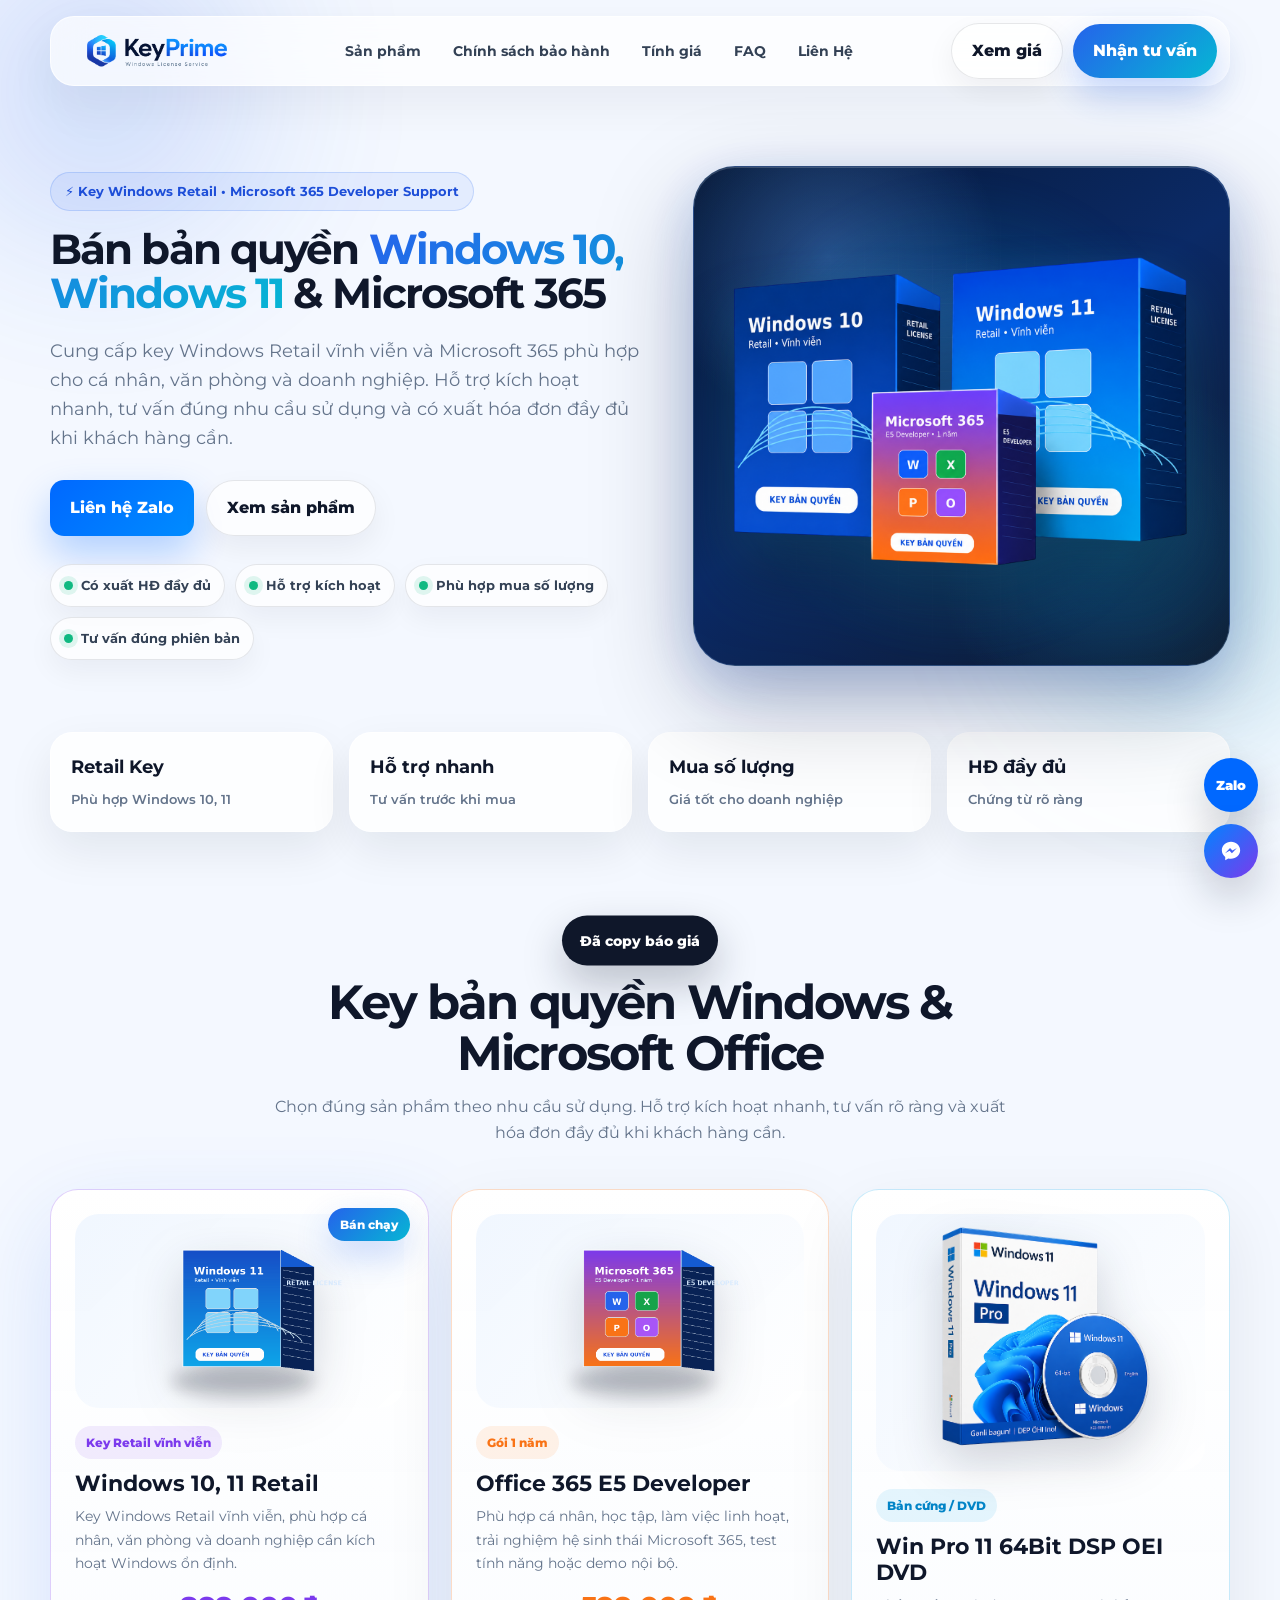
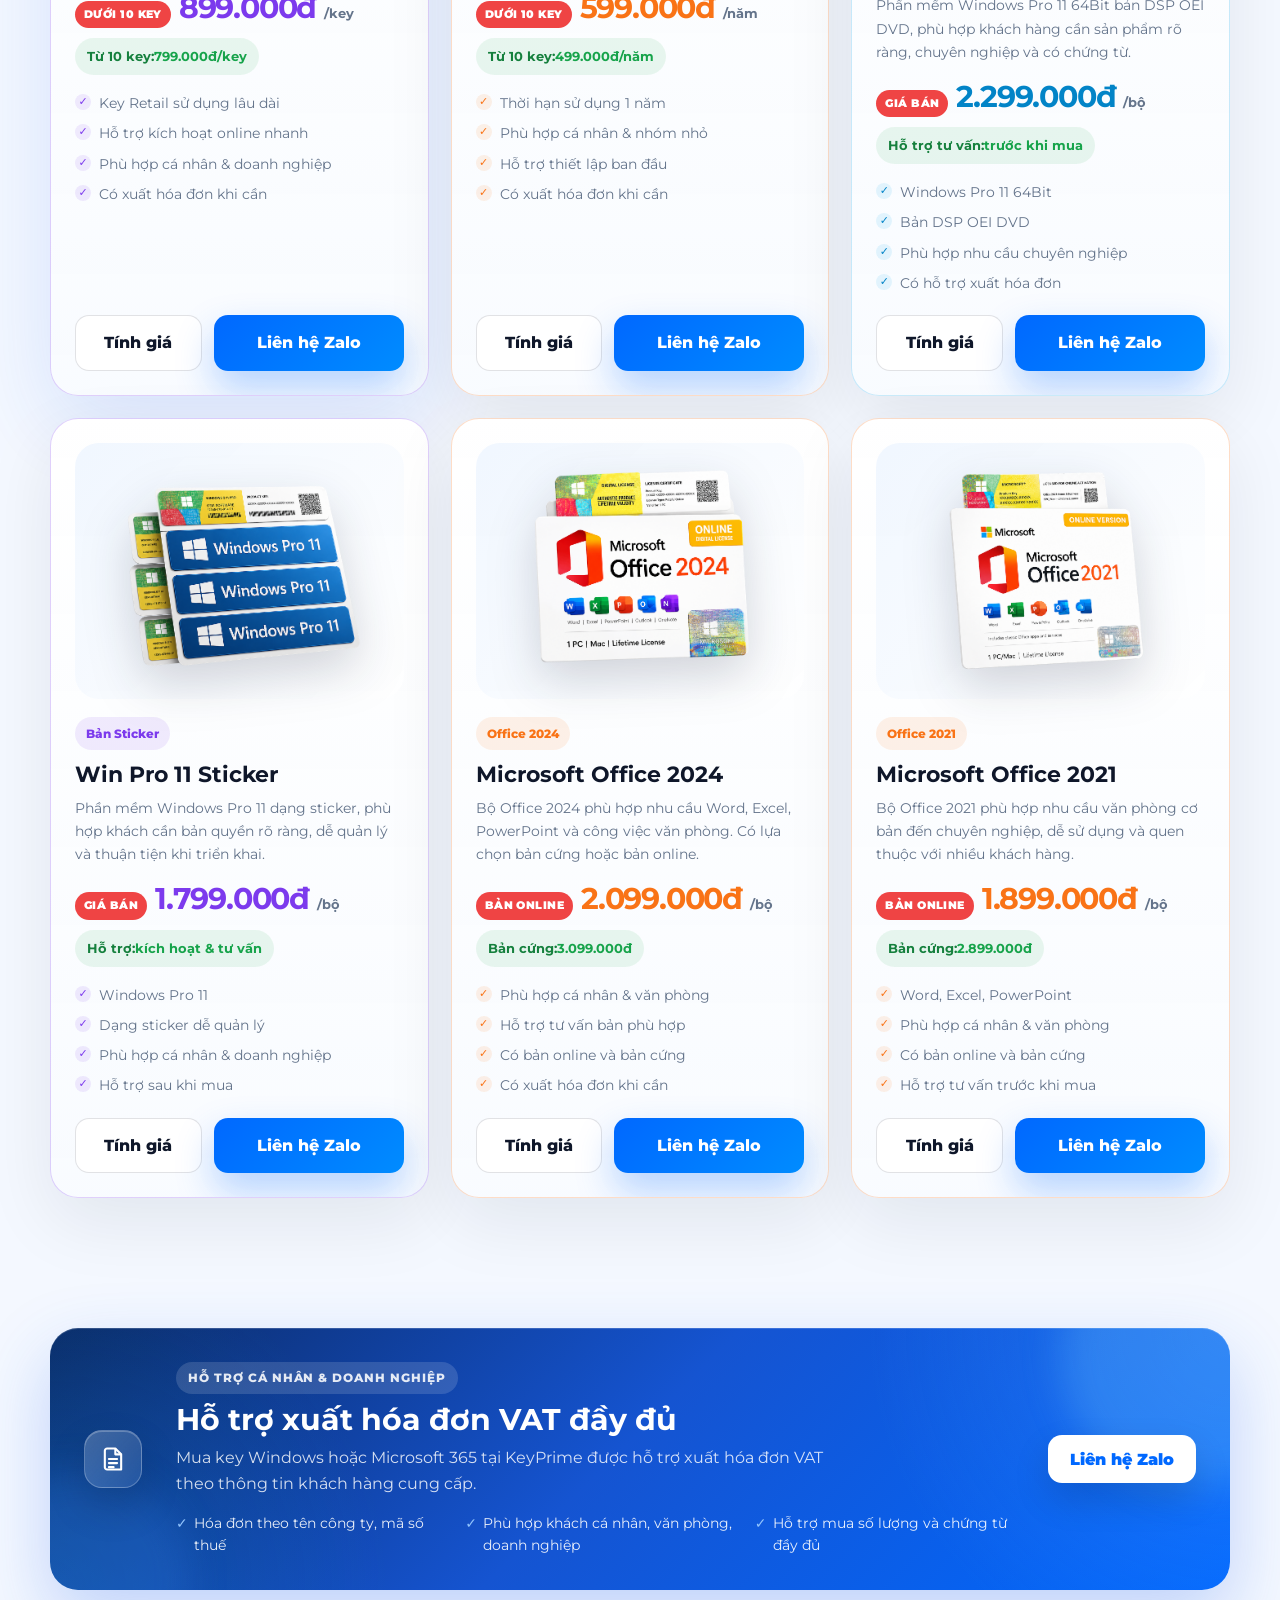
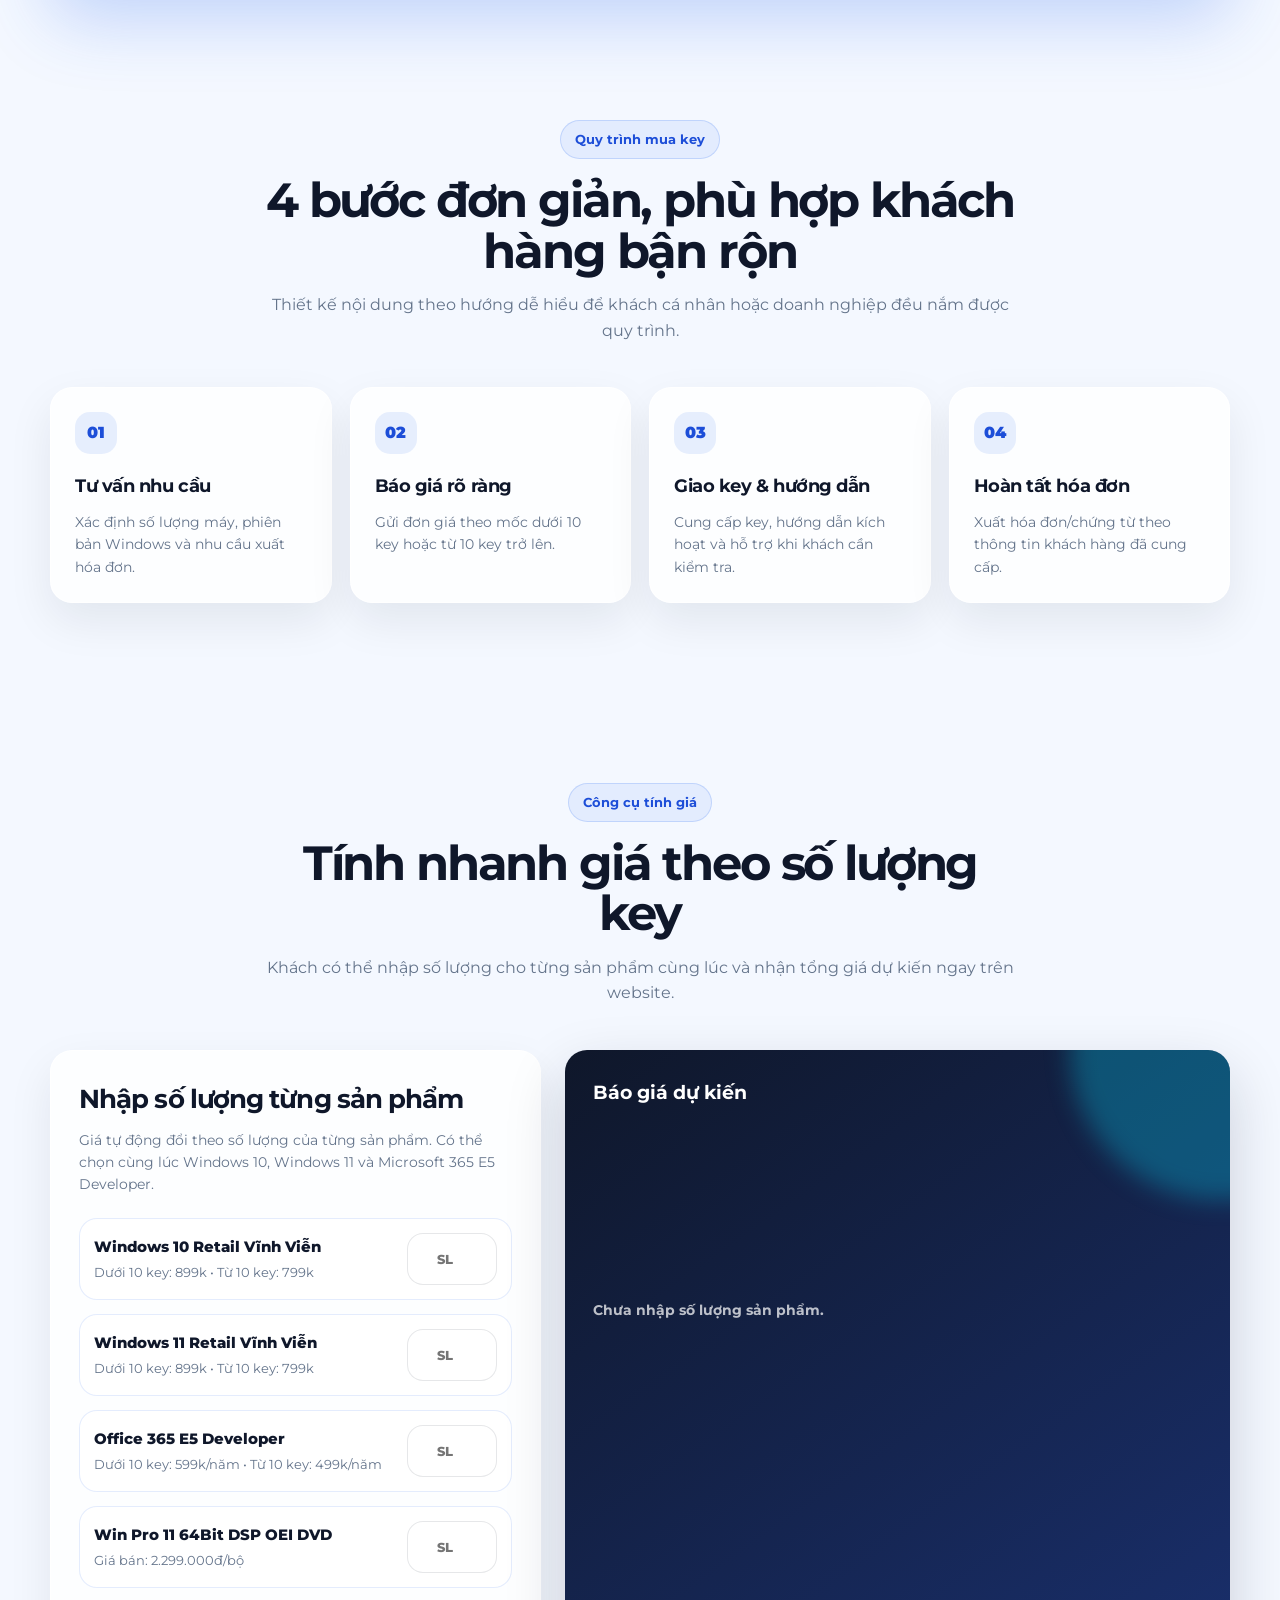
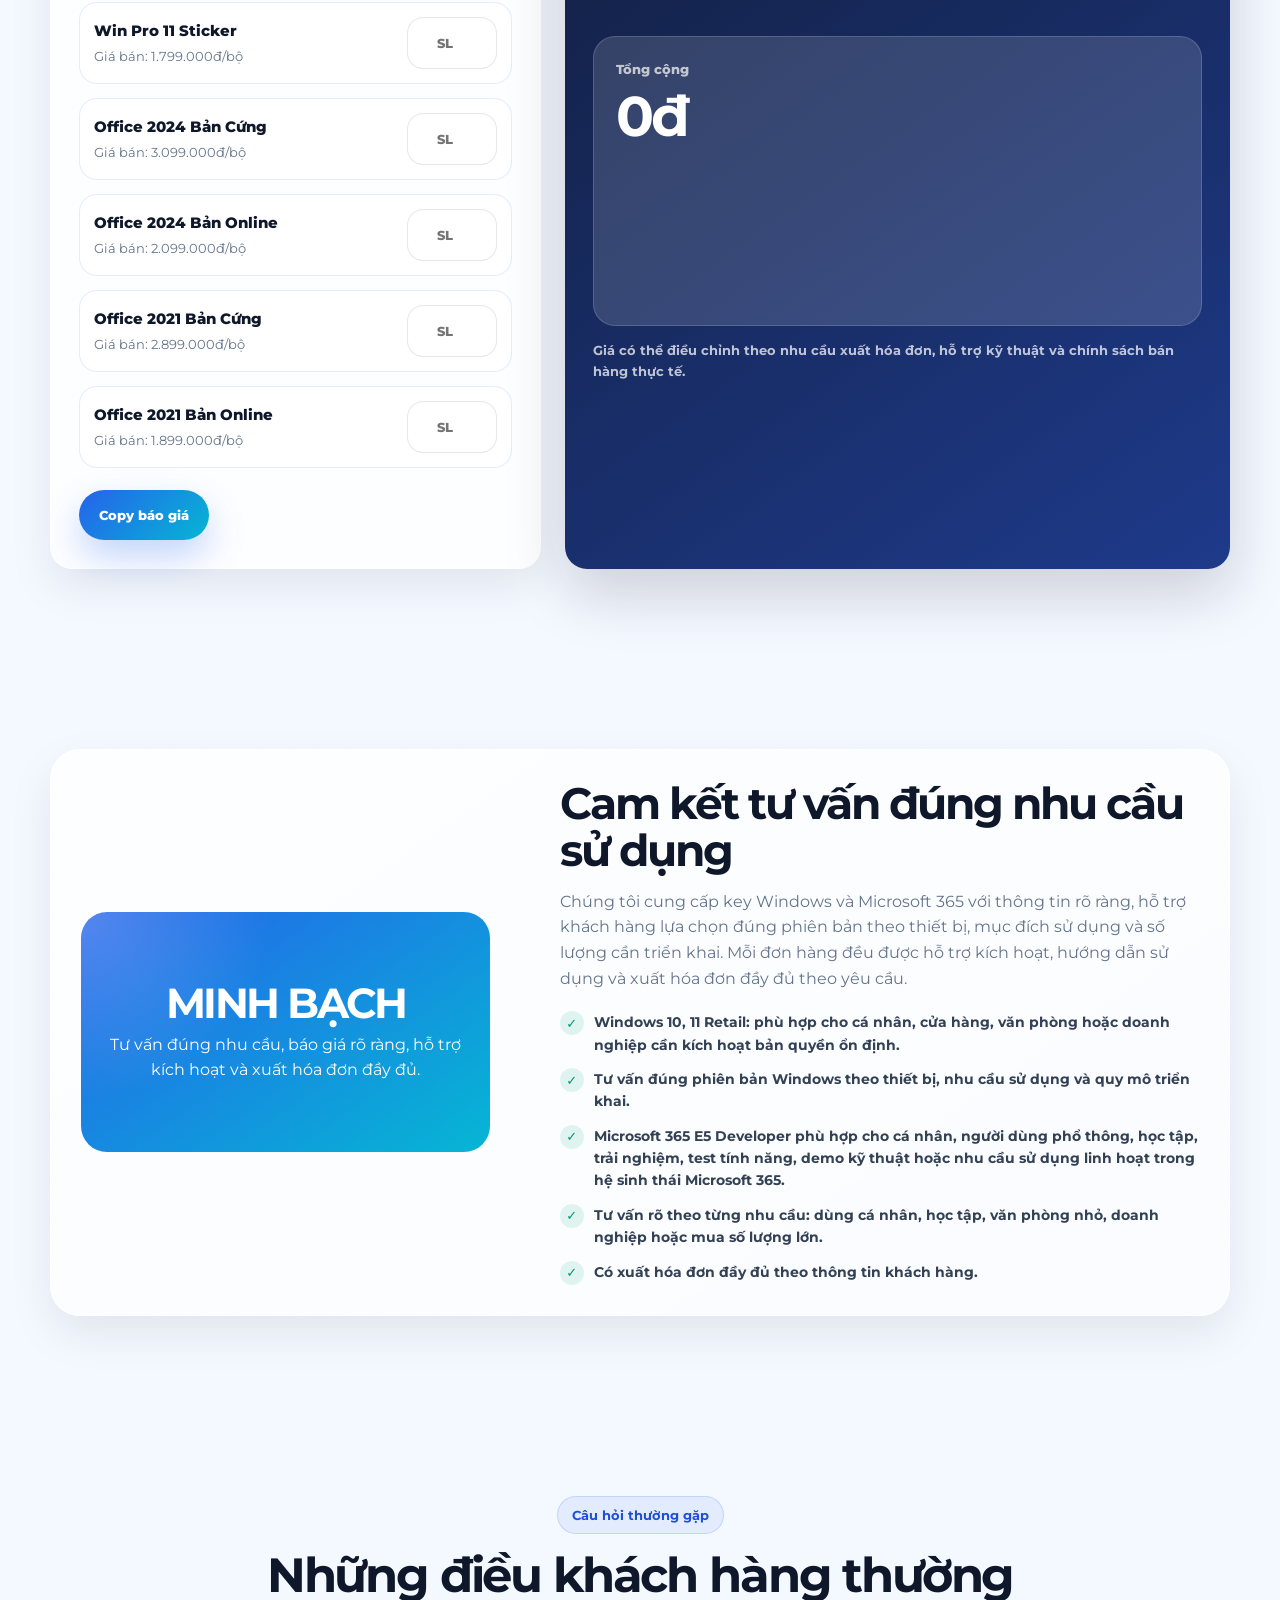
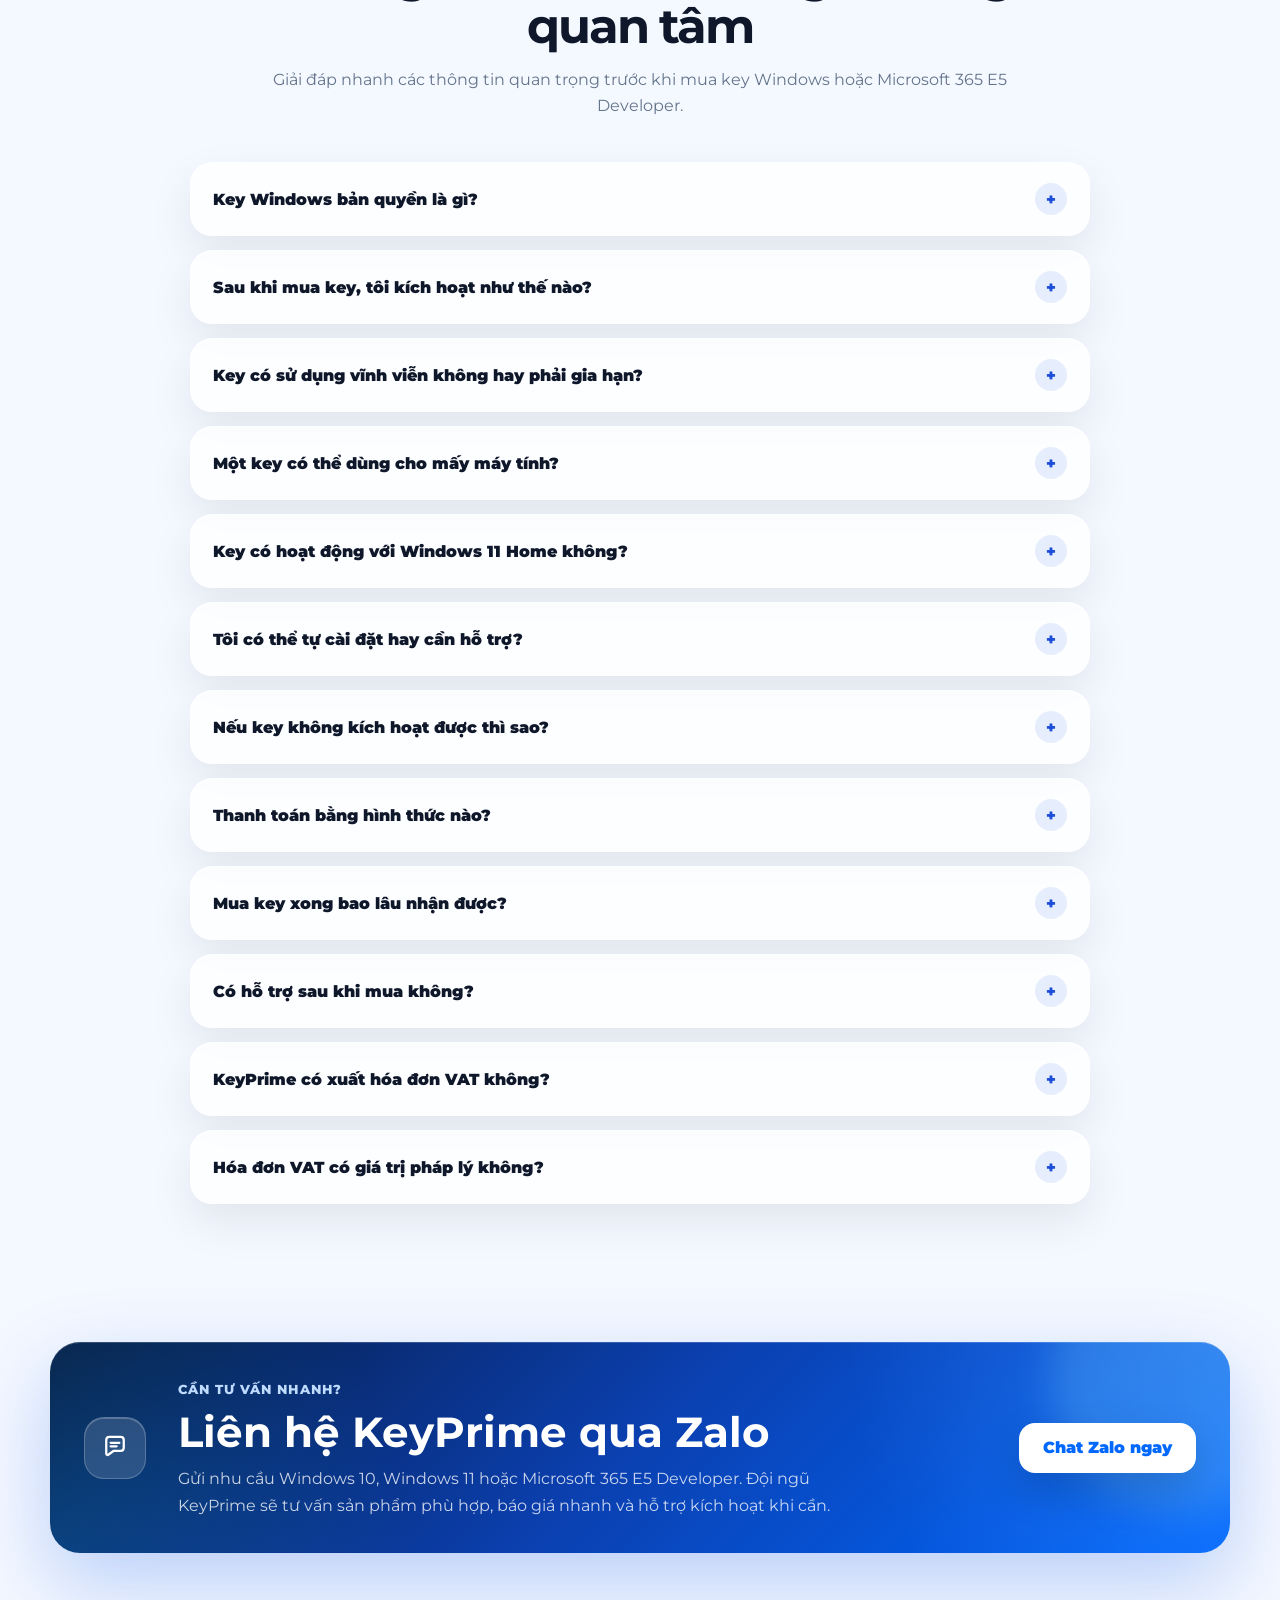
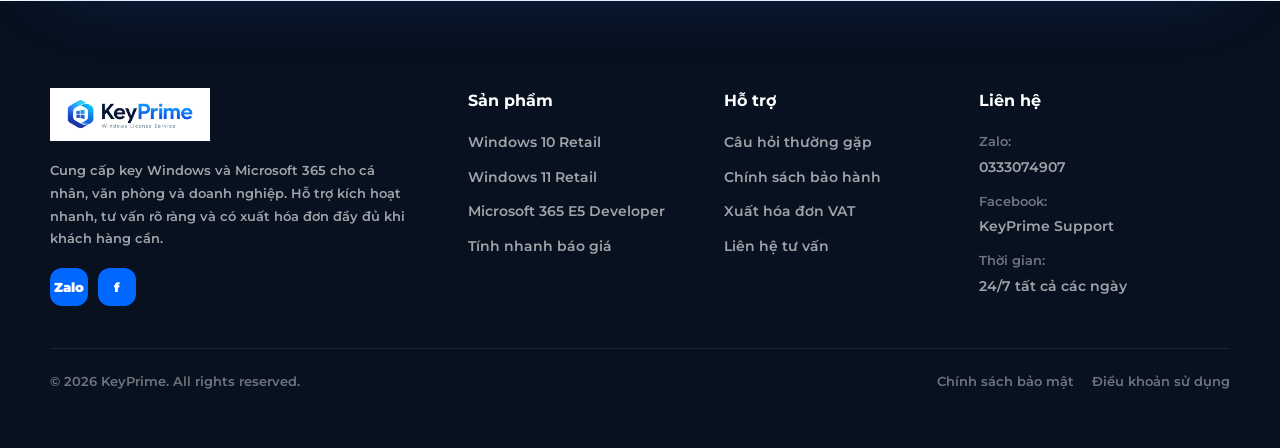
==== commit 74a8650f: "Update product names and prices in index.html" ====
--- a/index.html
+++ b/index.html
@@ -133,7 +133,7 @@
         <div class="container">
           <div class="section-heading">
             <span class="eyebrow">Sản phẩm chính</span>
-            <h2>Key bản quyền Windows & Microsoft 365</h2>
+            <h2>Key bản quyền Windows & Microsoft Office</h2>
             <p>
               Chọn đúng sản phẩm theo nhu cầu sử dụng. Hỗ trợ kích hoạt nhanh,
               tư vấn rõ ràng và xuất hóa đơn đầy đủ khi khách hàng cần.
@@ -141,26 +141,28 @@
           </div>
 
           <div class="product-grid">
-            <!-- Windows 10 -->
-            <article class="product-card theme-win10">
+            <!-- Windows 10 / 11 Retail -->
+            <article class="product-card theme-win11 is-featured">
+              <div class="product-badge">Bán chạy</div>
+
               <div class="product-image-wrap">
                 <img
-                  src="assets/windows-10-pro.png"
-                  alt="Windows 10 Pro Retail"
+                  src="assets/windows-11-pro.png"
+                  alt="Key Windows 10 11 Retail Vĩnh Viễn"
                   class="product-image"
                 />
               </div>
 
               <div class="product-content">
                 <span class="product-tag">Key Retail vĩnh viễn</span>
-                <h3>Windows 10 Retail</h3>
+                <h3>Windows 10, 11 Retail</h3>
                 <p class="product-desc">
-                  Phù hợp máy tính cá nhân, văn phòng, cửa hàng và doanh nghiệp
-                  cần kích hoạt Windows 10 ổn định.
+                  Key Windows Retail vĩnh viễn, phù hợp cá nhân, văn phòng và
+                  doanh nghiệp cần kích hoạt Windows ổn định.
                 </p>
 
                 <div class="product-price">
-                  <span class="sale-label">Giá bán</span>
+                  <span class="sale-label">Dưới 10 key</span>
                   <strong>899.000đ</strong>
                   <small>/key</small>
                 </div>
@@ -170,10 +172,10 @@
                 </div>
 
                 <ul class="product-features">
-                  <li>Key bản quyền rõ ràng</li>
-                  <li>Kích hoạt online nhanh chóng</li>
-                  <li>Sử dụng ổn định lâu dài</li>
-                  <li>Hỗ trợ xuất hóa đơn đầy đủ</li>
+                  <li>Key Retail sử dụng lâu dài</li>
+                  <li>Hỗ trợ kích hoạt online nhanh</li>
+                  <li>Phù hợp cá nhân & doanh nghiệp</li>
+                  <li>Có xuất hóa đơn khi cần</li>
                 </ul>
               </div>
 
@@ -190,41 +192,39 @@
               </div>
             </article>
 
-            <!-- Windows 11 -->
-            <article class="product-card theme-win11 is-featured">
-              <div class="product-badge">Bán chạy</div>
-
+            <!-- Office 365 E5 Developer -->
+            <article class="product-card theme-office">
               <div class="product-image-wrap">
                 <img
-                  src="assets/windows-11-pro.png"
-                  alt="Windows 11 Pro Retail"
+                  src="assets/microsoft-365-e5.png"
+                  alt="Office 365 E5 Developer"
                   class="product-image"
                 />
               </div>
 
               <div class="product-content">
-                <span class="product-tag">Key Retail vĩnh viễn</span>
-                <h3>Windows 11 Retail</h3>
+                <span class="product-tag">Gói 1 năm</span>
+                <h3>Office 365 E5 Developer</h3>
                 <p class="product-desc">
-                  Dành cho laptop, PC đời mới hoặc thiết bị tương thích Windows
-                  11, cần kích hoạt nhanh và sử dụng ổn định.
+                  Phù hợp cá nhân, học tập, làm việc linh hoạt, trải nghiệm hệ
+                  sinh thái Microsoft 365, test tính năng hoặc demo nội bộ.
                 </p>
 
                 <div class="product-price">
-                  <span class="sale-label">Giá bán</span>
-                  <strong>899.000đ</strong>
-                  <small>/key</small>
+                  <span class="sale-label">Dưới 10 key</span>
+                  <strong>599.000đ</strong>
+                  <small>/năm</small>
                 </div>
 
                 <div class="bulk-price">
-                  Từ 10 key: <strong>799.000đ/key</strong>
+                  Từ 10 key: <strong>499.000đ/năm</strong>
                 </div>
 
                 <ul class="product-features">
-                  <li>Kích hoạt online nhanh</li>
-                  <li>Tư vấn đúng phiên bản</li>
-                  <li>Phù hợp cá nhân & doanh nghiệp</li>
-                  <li>Hỗ trợ kỹ thuật khi cần</li>
+                  <li>Thời hạn sử dụng 1 năm</li>
+                  <li>Phù hợp cá nhân & nhóm nhỏ</li>
+                  <li>Hỗ trợ thiết lập ban đầu</li>
+                  <li>Có xuất hóa đơn khi cần</li>
                 </ul>
               </div>
 
@@ -241,39 +241,39 @@
               </div>
             </article>
 
-            <!-- Microsoft 365 -->
-            <article class="product-card theme-office">
+            <!-- Win Pro 11 DSP OEI DVD -->
+            <article class="product-card theme-win10">
               <div class="product-image-wrap">
                 <img
-                  src="assets/microsoft-365-e5.png"
-                  alt="Microsoft 365 E5 Developer"
+                  src="assets/win-dvd.png"
+                  alt="Win Pro 11 64Bit Engl Intl DSP OEI DVD"
                   class="product-image"
                 />
               </div>
 
               <div class="product-content">
-                <span class="product-tag">Gói 1 năm</span>
-                <h3>Microsoft 365 E5 Developer</h3>
+                <span class="product-tag">Bản cứng / DVD</span>
+                <h3>Win Pro 11 64Bit DSP OEI DVD</h3>
                 <p class="product-desc">
-                  Phù hợp cá nhân, học tập, làm việc linh hoạt, trải nghiệm hệ
-                  sinh thái Microsoft 365, test tính năng hoặc demo nội bộ.
+                  Phần mềm Windows Pro 11 64Bit bản DSP OEI DVD, phù hợp khách
+                  hàng cần sản phẩm rõ ràng, chuyên nghiệp và có chứng từ.
                 </p>
 
                 <div class="product-price">
                   <span class="sale-label">Giá bán</span>
-                  <strong>599.000đ</strong>
-                  <small>/năm</small>
+                  <strong>2.299.000đ</strong>
+                  <small>/bộ</small>
                 </div>
 
                 <div class="bulk-price">
-                  Từ 10 key: <strong>499.000đ/năm</strong>
+                  Hỗ trợ tư vấn: <strong>trước khi mua</strong>
                 </div>
 
                 <ul class="product-features">
-                  <li>Thời hạn sử dụng 1 năm</li>
-                  <li>Phù hợp cá nhân & nhóm nhỏ</li>
-                  <li>Hỗ trợ thiết lập ban đầu</li>
-                  <li>Có xuất hóa đơn khi cần</li>
+                  <li>Windows Pro 11 64Bit</li>
+                  <li>Bản DSP OEI DVD</li>
+                  <li>Phù hợp nhu cầu chuyên nghiệp</li>
+                  <li>Có hỗ trợ xuất hóa đơn</li>
                 </ul>
               </div>
 
@@ -289,9 +289,157 @@
                 </a>
               </div>
             </article>
+
+            <!-- Win Pro 11 Sticker -->
+            <article class="product-card theme-win11">
+              <div class="product-image-wrap">
+                <img
+                  src="assets/win11proonline.png"
+                  alt="Win Pro 11 Sticker"
+                  class="product-image"
+                />
+              </div>
+
+              <div class="product-content">
+                <span class="product-tag">Bản Sticker</span>
+                <h3>Win Pro 11 Sticker</h3>
+                <p class="product-desc">
+                  Phần mềm Windows Pro 11 dạng sticker, phù hợp khách cần bản
+                  quyền rõ ràng, dễ quản lý và thuận tiện khi triển khai.
+                </p>
+
+                <div class="product-price">
+                  <span class="sale-label">Giá bán</span>
+                  <strong>1.799.000đ</strong>
+                  <small>/bộ</small>
+                </div>
+
+                <div class="bulk-price">
+                  Hỗ trợ: <strong>kích hoạt & tư vấn</strong>
+                </div>
+
+                <ul class="product-features">
+                  <li>Windows Pro 11</li>
+                  <li>Dạng sticker dễ quản lý</li>
+                  <li>Phù hợp cá nhân & doanh nghiệp</li>
+                  <li>Hỗ trợ sau khi mua</li>
+                </ul>
+              </div>
+
+              <div class="product-actions">
+                <a href="#calculator" class="btn btn-light">Tính giá</a>
+                <a
+                  href="https://zalo.me/0333074907"
+                  target="_blank"
+                  rel="noopener"
+                  class="btn btn-zalo"
+                >
+                  Liên hệ Zalo
+                </a>
+              </div>
+            </article>
+
+            <!-- Microsoft Office 2024 -->
+            <article class="product-card theme-office">
+              <div class="product-image-wrap">
+                <img
+                  src="assets/office2024online.png"
+                  alt="Microsoft Office 2024"
+                  class="product-image"
+                />
+              </div>
+
+              <div class="product-content">
+                <span class="product-tag">Office 2024</span>
+                <h3>Microsoft Office 2024</h3>
+                <p class="product-desc">
+                  Bộ Office 2024 phù hợp nhu cầu Word, Excel, PowerPoint và công
+                  việc văn phòng. Có lựa chọn bản cứng hoặc bản online.
+                </p>
+
+                <div class="product-price">
+                  <span class="sale-label">Bản online</span>
+                  <strong>2.099.000đ</strong>
+                  <small>/bộ</small>
+                </div>
+
+                <div class="bulk-price">
+                  Bản cứng: <strong>3.099.000đ</strong>
+                </div>
+
+                <ul class="product-features">
+                  <li>Phù hợp cá nhân & văn phòng</li>
+                  <li>Hỗ trợ tư vấn bản phù hợp</li>
+                  <li>Có bản online và bản cứng</li>
+                  <li>Có xuất hóa đơn khi cần</li>
+                </ul>
+              </div>
+
+              <div class="product-actions">
+                <a href="#calculator" class="btn btn-light">Tính giá</a>
+                <a
+                  href="https://zalo.me/0333074907"
+                  target="_blank"
+                  rel="noopener"
+                  class="btn btn-zalo"
+                >
+                  Liên hệ Zalo
+                </a>
+              </div>
+            </article>
+
+            <!-- Microsoft Office 2021 -->
+            <article class="product-card theme-office">
+              <div class="product-image-wrap">
+                <img
+                  src="assets/office2021online.png"
+                  alt="Microsoft Office 2021"
+                  class="product-image"
+                />
+              </div>
+
+              <div class="product-content">
+                <span class="product-tag">Office 2021</span>
+                <h3>Microsoft Office 2021</h3>
+                <p class="product-desc">
+                  Bộ Office 2021 phù hợp nhu cầu văn phòng cơ bản đến chuyên
+                  nghiệp, dễ sử dụng và quen thuộc với nhiều khách hàng.
+                </p>
+
+                <div class="product-price">
+                  <span class="sale-label">Bản online</span>
+                  <strong>1.899.000đ</strong>
+                  <small>/bộ</small>
+                </div>
+
+                <div class="bulk-price">
+                  Bản cứng: <strong>2.899.000đ</strong>
+                </div>
+
+                <ul class="product-features">
+                  <li>Word, Excel, PowerPoint</li>
+                  <li>Phù hợp cá nhân & văn phòng</li>
+                  <li>Có bản online và bản cứng</li>
+                  <li>Hỗ trợ tư vấn trước khi mua</li>
+                </ul>
+              </div>
+
+              <div class="product-actions">
+                <a href="#calculator" class="btn btn-light">Tính giá</a>
+                <a
+                  href="https://zalo.me/0333074907"
+                  target="_blank"
+                  rel="noopener"
+                  class="btn btn-zalo"
+                >
+                  Liên hệ Zalo
+                </a>
+              </div>
+            </article>
           </div>
         </div>
       </section>
+
       <section class="section vat-section" id="invoice">
         <div class="container">
           <div class="vat-box">
@@ -410,42 +558,160 @@
                 <div class="calc-product-row">
                   <div>
                     <label for="qtyWin10">Windows 10 Retail Vĩnh Viễn</label>
-                    <span>Dưới 10 key: 899k/key • Từ 10 key: 799k/key</span>
+                    <span>Dưới 10 key: 899k • Từ 10 key: 799k</span>
                   </div>
                   <input
+                    class="calc-qty"
+                    id="qtyWin10"
                     type="number"
-                    id="qtyWin10"
                     min="0"
                     placeholder="SL"
-                    inputmode="numeric"
+                    data-name="Windows 10 Retail"
+                    data-unit="key"
+                    data-price="899000"
+                    data-bulk-price="799000"
                   />
                 </div>
 
                 <div class="calc-product-row">
                   <div>
                     <label for="qtyWin11">Windows 11 Retail Vĩnh Viễn</label>
-                    <span>Dưới 10 key: 899k/key • Từ 10 key: 799k/key</span>
+                    <span>Dưới 10 key: 899k • Từ 10 key: 799k</span>
                   </div>
                   <input
+                    class="calc-qty"
+                    id="qtyWin11"
                     type="number"
-                    id="qtyWin11"
                     min="0"
                     placeholder="SL"
-                    inputmode="numeric"
+                    data-name="Windows 11 Retail"
+                    data-unit="key"
+                    data-price="899000"
+                    data-bulk-price="799000"
                   />
                 </div>
 
                 <div class="calc-product-row">
                   <div>
-                    <label for="qtyOffice">Microsoft 365 E5 Developer</label>
+                    <label for="qtyOffice365">Office 365 E5 Developer</label>
                     <span>Dưới 10 key: 599k/năm • Từ 10 key: 499k/năm</span>
                   </div>
                   <input
+                    class="calc-qty"
+                    id="qtyOffice365"
                     type="number"
-                    id="qtyOffice"
                     min="0"
                     placeholder="SL"
-                    inputmode="numeric"
+                    data-name="Office 365 E5 Developer"
+                    data-unit="năm"
+                    data-price="599000"
+                    data-bulk-price="499000"
+                  />
+                </div>
+
+                <div class="calc-product-row">
+                  <div>
+                    <label for="qtyWinDvd">Win Pro 11 64Bit DSP OEI DVD</label>
+                    <span>Giá bán: 2.299.000đ/bộ</span>
+                  </div>
+                  <input
+                    class="calc-qty"
+                    id="qtyWinDvd"
+                    type="number"
+                    min="0"
+                    placeholder="SL"
+                    data-name="Win Pro 11 DSP OEI DVD"
+                    data-unit="bộ"
+                    data-price="2299000"
+                  />
+                </div>
+
+                <div class="calc-product-row">
+                  <div>
+                    <label for="qtyWinSticker">Win Pro 11 Sticker</label>
+                    <span>Giá bán: 1.799.000đ/bộ</span>
+                  </div>
+                  <input
+                    class="calc-qty"
+                    id="qtyWinSticker"
+                    type="number"
+                    min="0"
+                    placeholder="SL"
+                    data-name="Win Pro 11 Sticker"
+                    data-unit="bộ"
+                    data-price="1799000"
+                  />
+                </div>
+
+                <div class="calc-product-row">
+                  <div>
+                    <label for="qtyOffice2024Hard">Office 2024 Bản Cứng</label>
+                    <span>Giá bán: 3.099.000đ/bộ</span>
+                  </div>
+                  <input
+                    class="calc-qty"
+                    id="qtyOffice2024Hard"
+                    type="number"
+                    min="0"
+                    placeholder="SL"
+                    data-name="Office 2024 Bản Cứng"
+                    data-unit="bộ"
+                    data-price="3099000"
+                  />
+                </div>
+
+                <div class="calc-product-row">
+                  <div>
+                    <label for="qtyOffice2024Online"
+                      >Office 2024 Bản Online</label
+                    >
+                    <span>Giá bán: 2.099.000đ/bộ</span>
+                  </div>
+                  <input
+                    class="calc-qty"
+                    id="qtyOffice2024Online"
+                    type="number"
+                    min="0"
+                    placeholder="SL"
+                    data-name="Office 2024 Bản Online"
+                    data-unit="bộ"
+                    data-price="2099000"
+                  />
+                </div>
+
+                <div class="calc-product-row">
+                  <div>
+                    <label for="qtyOffice2021Hard">Office 2021 Bản Cứng</label>
+                    <span>Giá bán: 2.899.000đ/bộ</span>
+                  </div>
+                  <input
+                    class="calc-qty"
+                    id="qtyOffice2021Hard"
+                    type="number"
+                    min="0"
+                    placeholder="SL"
+                    data-name="Office 2021 Bản Cứng"
+                    data-unit="bộ"
+                    data-price="2899000"
+                  />
+                </div>
+
+                <div class="calc-product-row">
+                  <div>
+                    <label for="qtyOffice2021Online"
+                      >Office 2021 Bản Online</label
+                    >
+                    <span>Giá bán: 1.899.000đ/bộ</span>
+                  </div>
+                  <input
+                    class="calc-qty"
+                    id="qtyOffice2021Online"
+                    type="number"
+                    min="0"
+                    placeholder="SL"
+                    data-name="Office 2021 Bản Online"
+                    data-unit="bộ"
+                    data-price="1899000"
                   />
                 </div>
               </div>
@@ -802,7 +1068,7 @@
                   Zalo
                 </a>
                 <a
-                  href="https://www.facebook.com/"
+                  href="https://www.facebook.com/profile.php?id=61590807009371"
                   target="_blank"
                   rel="noopener"
                   aria-label="Facebook"
@@ -848,7 +1114,7 @@
                 <li>
                   <span>Facebook:</span>
                   <a
-                    href="https://www.facebook.com/"
+                    href="https://www.facebook.com/profile.php?id=61590807009371"
                     target="_blank"
                     rel="noopener"
                   >
@@ -885,13 +1151,12 @@
       >
         Zalo
       </a>
-
       <a
-        href="https://www.facebook.com/"
+        href="https://www.facebook.com/profile.php?id=61590807009371"
         target="_blank"
         rel="noopener"
         class="float-btn messenger"
-        aria-label="Liên hệ Messenger"
+        aria-label="Liên hệ Facebook"
       >
         <svg viewBox="0 0 24 24" width="22" height="22" fill="currentColor">
           <path
